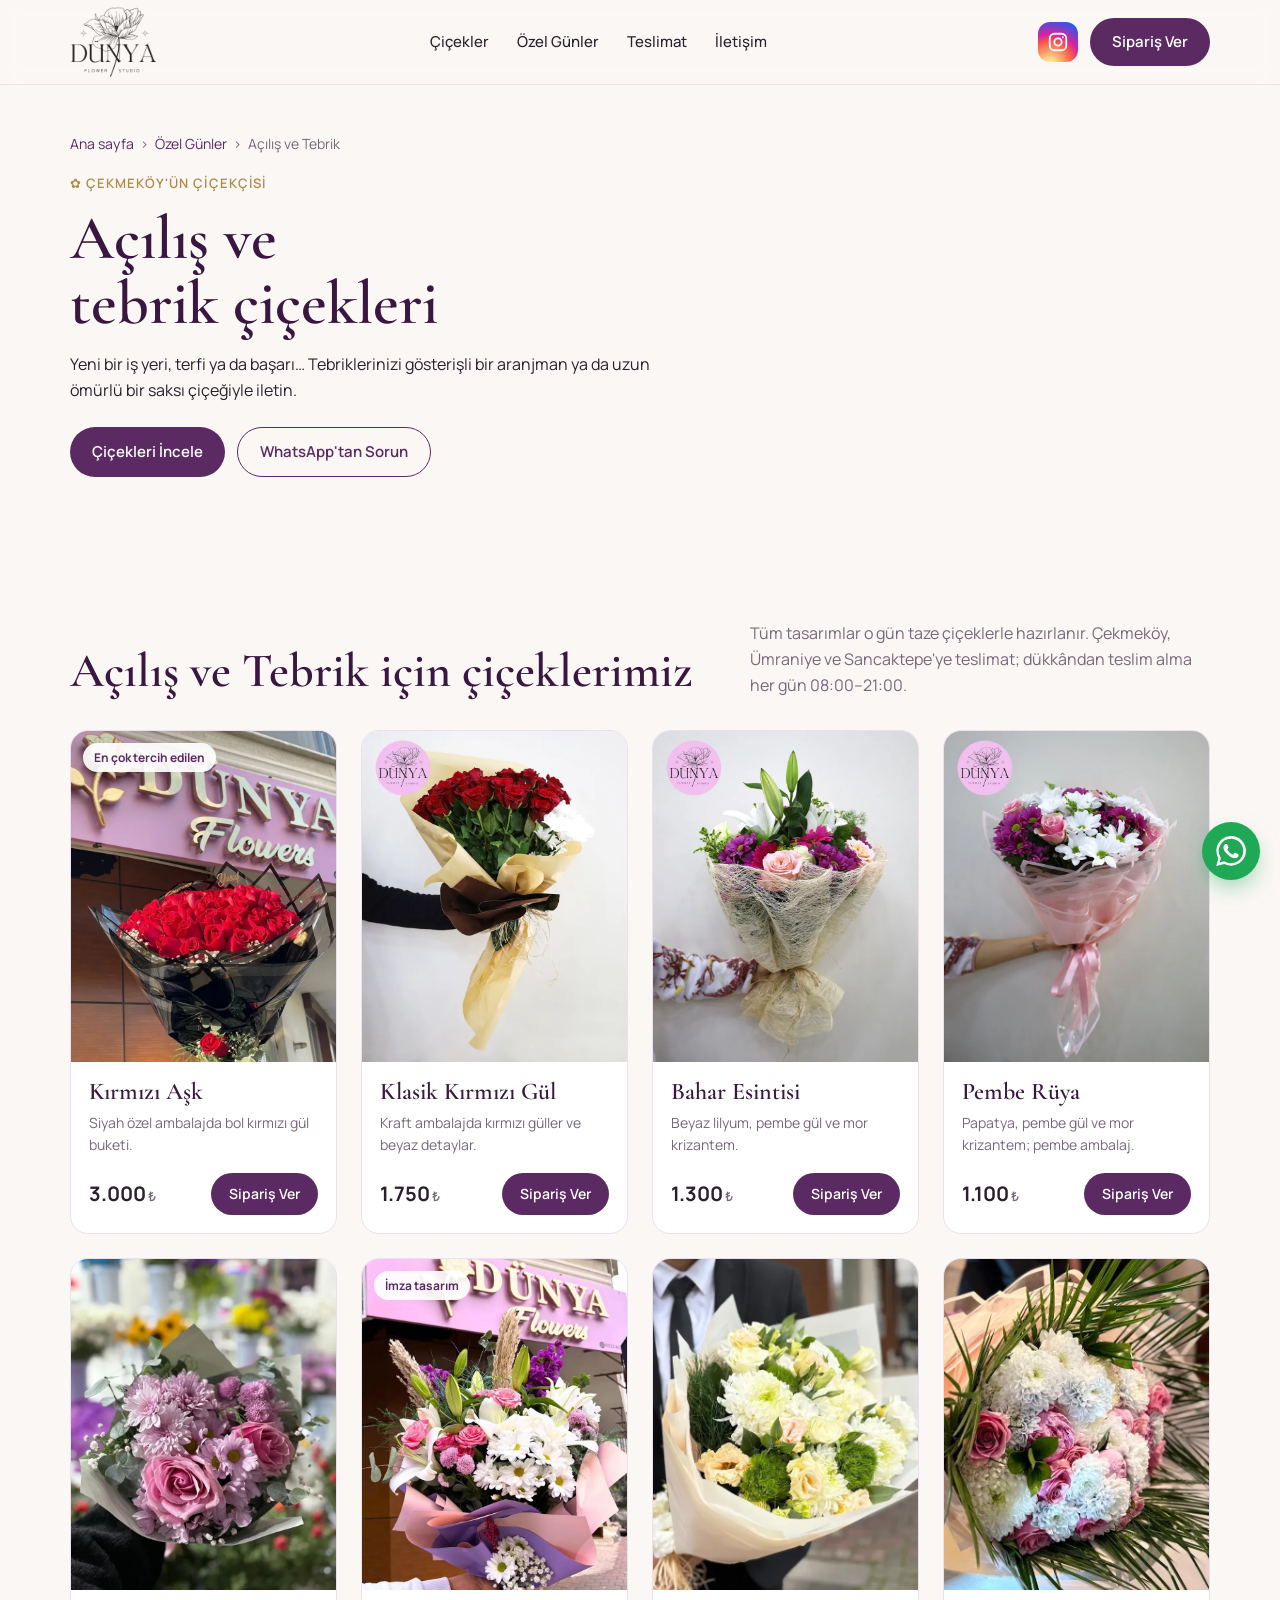
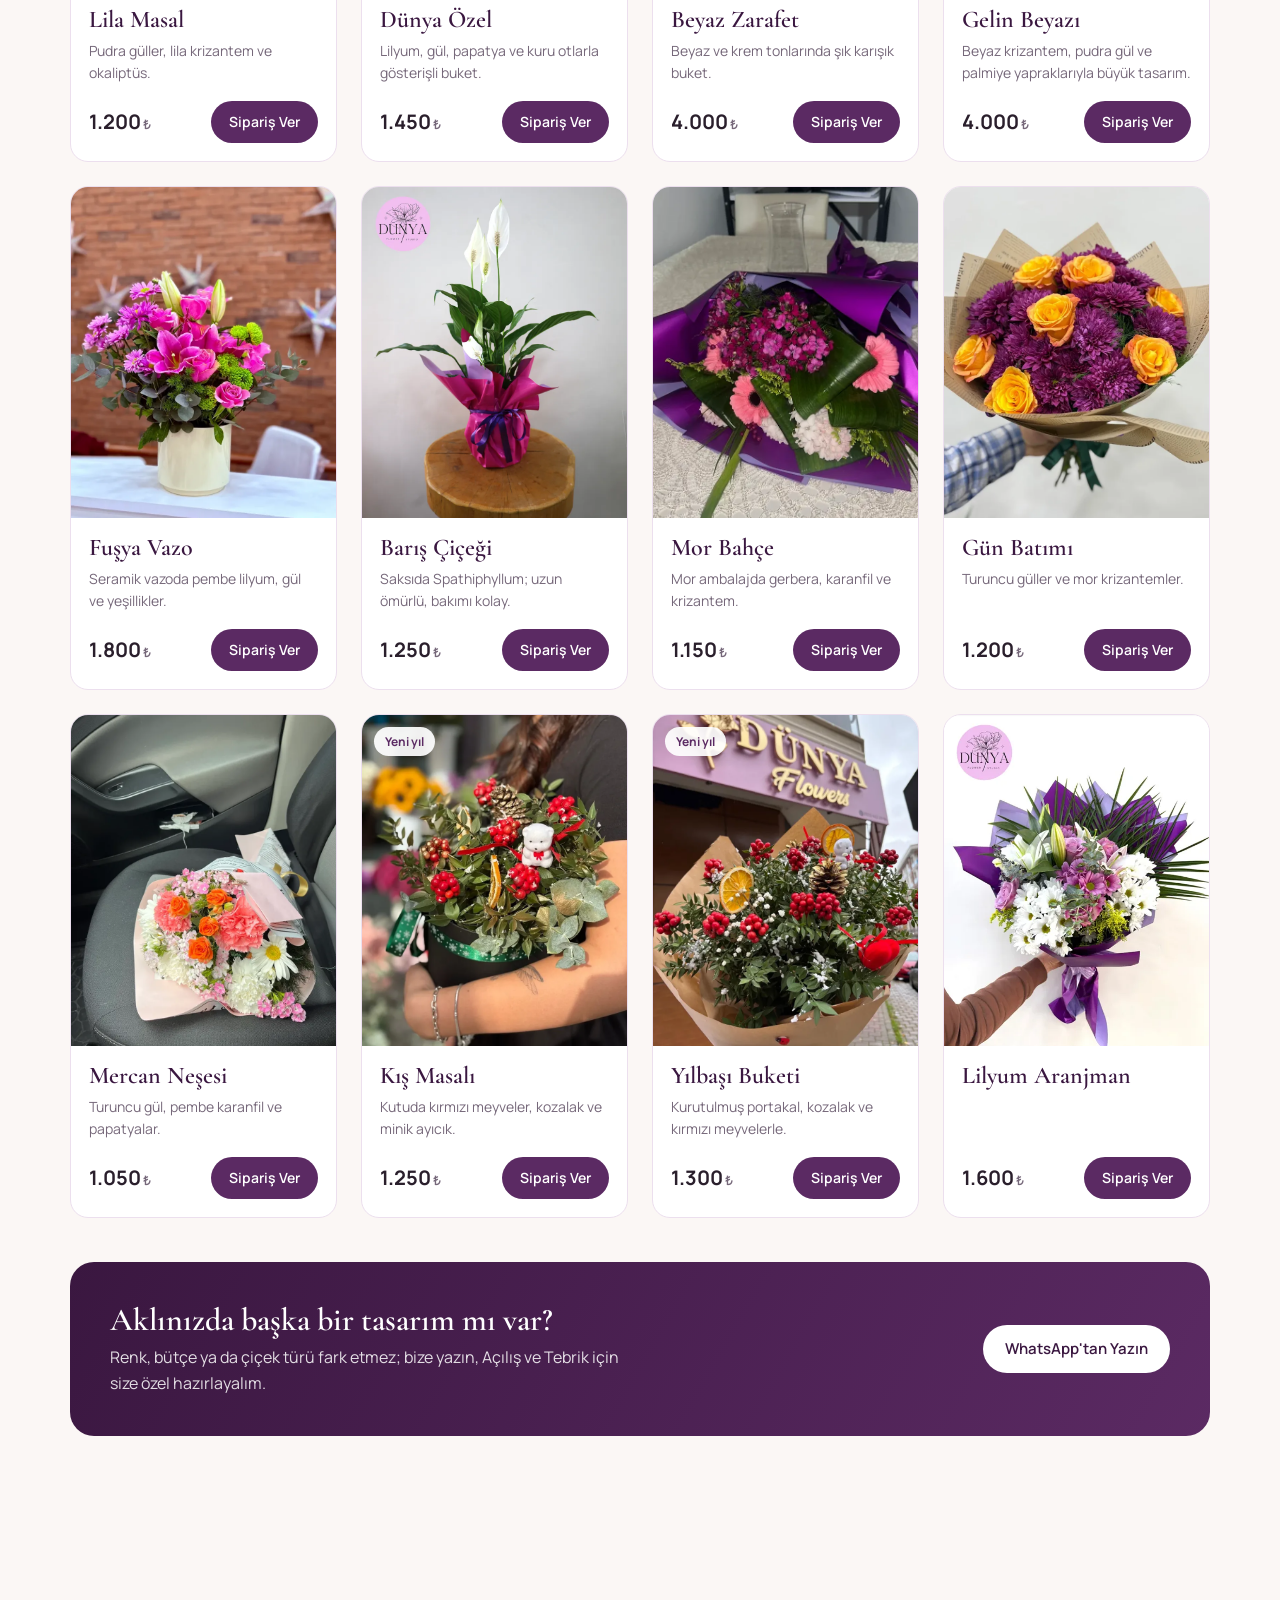
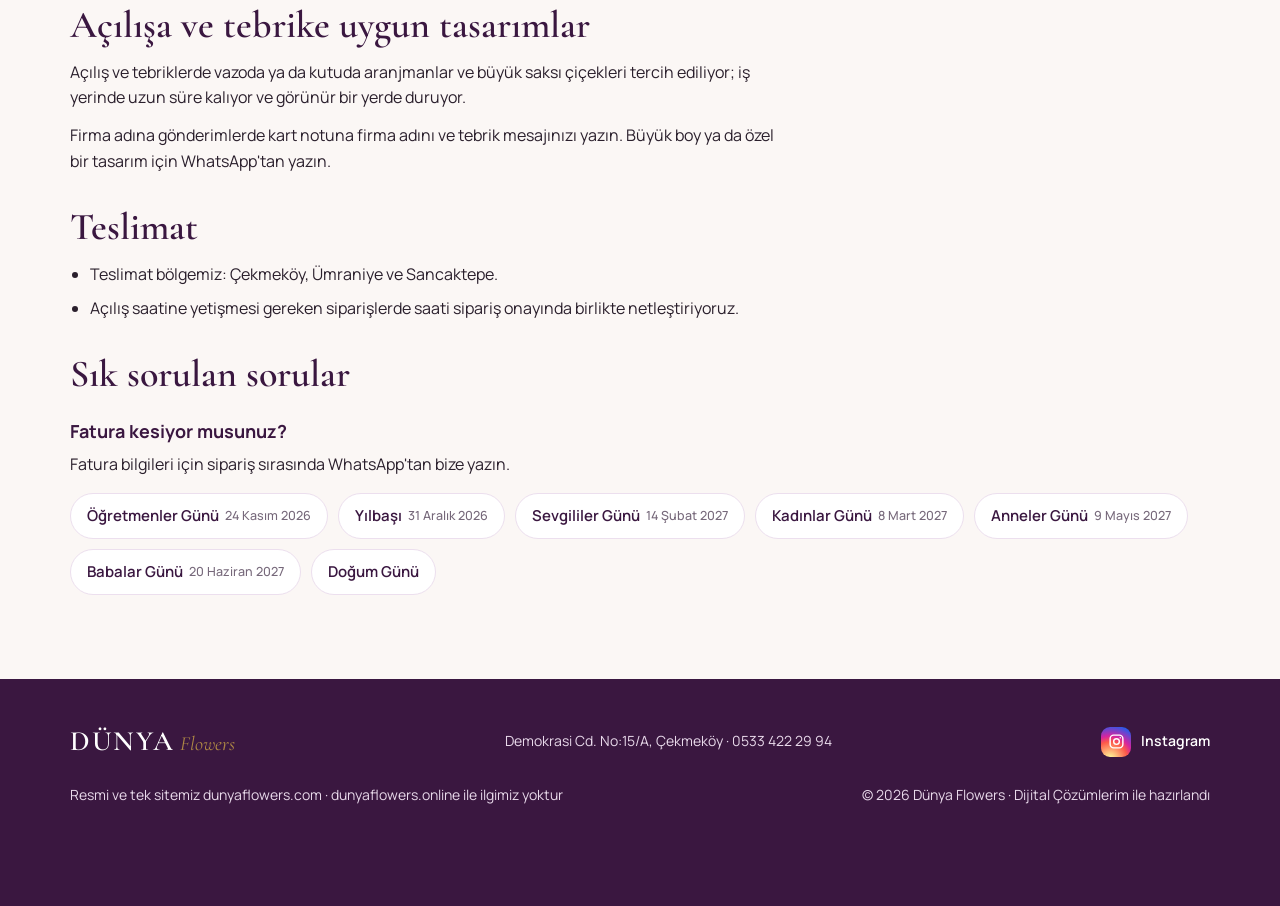
==== acilis-tebrik/index.html @ ddfc260c "Add special occasion landing pages, shared CSS/JS, CMS occasion field Co-Authored-By: Claude Opus 5." ====
<!doctype html>
<html lang="tr">
<head>
<meta charset="utf-8">
<meta name="viewport" content="width=device-width, initial-scale=1">
<link rel="canonical" href="https://www.dunyaflowers.com/acilis-tebrik/">
<title>Açılış ve Tebrik Çiçekleri Çekmeköy | Dünya Flowers</title>
<meta name="description" content="Açılış, yeni iş, terfi ve tebrik için aranjman ve saksı çiçekleri. Çekmeköy, Ümraniye ve Sancaktepe&#x27;ye teslimat. WhatsApp&#x27;tan sipariş.">
<meta name="theme-color" content="#3a1740">
<link rel="icon" type="image/png" href="/images/favicon.png">
<link rel="apple-touch-icon" href="/images/apple-touch-icon.png">
<meta property="og:type" content="website">
<meta property="og:locale" content="tr_TR">
<meta property="og:site_name" content="Dünya Flowers">
<meta property="og:title" content="Açılış ve Tebrik Çiçekleri Çekmeköy">
<meta property="og:description" content="Açılış, yeni iş, terfi ve tebrik için aranjman ve saksı çiçekleri. Çekmeköy, Ümraniye ve Sancaktepe&#x27;ye teslimat. WhatsApp&#x27;tan sipariş.">
<meta property="og:url" content="https://www.dunyaflowers.com/acilis-tebrik/">
<meta property="og:image" content="https://www.dunyaflowers.com/images/og-image.jpg">
<meta name="twitter:card" content="summary_large_image">
<link rel="preconnect" href="https://fonts.googleapis.com">
<link rel="preconnect" href="https://fonts.gstatic.com" crossorigin>
<link href="https://fonts.googleapis.com/css2?family=Cormorant+Garamond:ital,wght@0,500;0,600;1,500&family=Manrope:wght@400;500;600;700&display=swap" rel="stylesheet">
<link rel="stylesheet" href="/assets/site.css">
<script type="application/ld+json">
{
  "@context": "https://schema.org",
  "@type": "BreadcrumbList",
  "itemListElement": [
    {
      "@type": "ListItem",
      "position": 1,
      "name": "Ana sayfa",
      "item": "https://www.dunyaflowers.com/"
    },
    {
      "@type": "ListItem",
      "position": 2,
      "name": "Özel Günler",
      "item": "https://www.dunyaflowers.com/ozel-gunler/"
    },
    {
      "@type": "ListItem",
      "position": 3,
      "name": "Açılış ve Tebrik",
      "item": "https://www.dunyaflowers.com/acilis-tebrik/"
    }
  ]
}
</script>
</head>
<body data-gun="acilis-tebrik" data-gun-adi="Açılış ve Tebrik">

<header>
  <div class="wrap nav">
    <a href="/" class="logo-img"><img src="/images/logo.webp" width="440" height="360" alt="Dünya Flower Studio"></a>
    <ul>
      <li><a href="/#urunler">Çiçekler</a></li>
      <li><a href="/ozel-gunler/">Özel Günler</a></li>
      <li><a href="/#teslimat">Teslimat</a></li>
      <li><a href="/#iletisim">İletişim</a></li>
    </ul>
    <div class="nav-end">
      <a class="ig" target="_blank" rel="noopener" aria-label="Instagram: @dunya.flowers" href="https://www.instagram.com/dunya.flowers/"><svg viewBox="0 0 24 24" fill="none" stroke="currentColor" stroke-width="2"><rect x="3" y="3" width="18" height="18" rx="5"/><circle cx="12" cy="12" r="4"/><circle cx="17.3" cy="6.7" r="1.1" fill="currentColor" stroke="none"/></svg></a>
      <a class="btn btn-primary" href="/#urunler">Sipariş Ver</a>
    </div>
  </div>
</header>

<main>
  <section class="occ-hero">
    <div class="wrap">
      <nav class="crumbs" aria-label="Konum"><a href="/">Ana sayfa</a> › <a href="/ozel-gunler/">Özel Günler</a> › <span aria-current="page">Açılış ve Tebrik</span></nav>
      <span class="eyebrow">✿ Çekmeköy'ün çiçekçisi</span>
      <h1>Açılış ve tebrik çiçekleri</h1>
      <p class="lead">Yeni bir iş yeri, terfi ya da başarı… Tebriklerinizi gösterişli bir aranjman ya da uzun ömürlü bir saksı çiçeğiyle iletin.</p>
      <div class="hero-cta">
        <a class="btn btn-primary" href="#urunler">Çiçekleri İncele</a>
        <a class="btn btn-ghost" target="_blank" rel="noopener" href="https://wa.me/905334222994?text=Merhaba%2C%20A%C3%A7%C4%B1l%C4%B1%C5%9F%20ve%20Tebrik%20i%C3%A7in%20%C3%A7i%C3%A7ek%20sipari%C5%9Fi%20vermek%20istiyorum.">WhatsApp'tan Sorun</a>
      </div>
    </div>
  </section>

  <section class="block" id="urunler">
    <div class="wrap">
      <div class="head">
        <h2>Açılış ve Tebrik için çiçeklerimiz</h2>
        <p>Tüm tasarımlar o gün taze çiçeklerle hazırlanır. Çekmeköy, Ümraniye ve Sancaktepe'ye teslimat; dükkândan teslim alma her gün 08:00–21:00.</p>
      </div>
      <div class="grid" id="grid"></div>
      <div class="custom">
        <div>
          <h3>Aklınızda başka bir tasarım mı var?</h3>
          <p>Renk, bütçe ya da çiçek türü fark etmez; bize yazın, Açılış ve Tebrik için size özel hazırlayalım.</p>
        </div>
        <a class="btn btn-light" target="_blank" rel="noopener" href="https://wa.me/905334222994?text=Merhaba%2C%20A%C3%A7%C4%B1l%C4%B1%C5%9F%20ve%20Tebrik%20i%C3%A7in%20%C3%A7i%C3%A7ek%20sipari%C5%9Fi%20vermek%20istiyorum.">WhatsApp'tan Yazın</a>
      </div>
    </div>
  </section>

  <section class="block" id="bilgi">
    <div class="wrap">
      <div class="prose">
<h2>Açılışa ve tebrike uygun tasarımlar</h2>
<p>Açılış ve tebriklerde vazoda ya da kutuda aranjmanlar ve büyük saksı çiçekleri tercih ediliyor; iş yerinde uzun süre kalıyor ve görünür bir yerde duruyor.</p>
<p>Firma adına gönderimlerde kart notuna firma adını ve tebrik mesajınızı yazın. Büyük boy ya da özel bir tasarım için WhatsApp&#x27;tan yazın.</p>
<h2>Teslimat</h2>
<ul><li>Teslimat bölgemiz: Çekmeköy, Ümraniye ve Sancaktepe.</li><li>Açılış saatine yetişmesi gereken siparişlerde saati sipariş onayında birlikte netleştiriyoruz.</li></ul>
<h2>Sık sorulan sorular</h2>
<h3>Fatura kesiyor musunuz?</h3>
<p>Fatura bilgileri için sipariş sırasında WhatsApp&#x27;tan bize yazın.</p>
      </div>
      <h2 class="sr-only">Diğer özel günler</h2>
      <div class="occ-links"><a href="/ogretmenler-gunu/">Öğretmenler Günü <small>24 Kasım 2026</small></a><a href="/yilbasi/">Yılbaşı <small>31 Aralık 2026</small></a><a href="/sevgililer-gunu/">Sevgililer Günü <small>14 Şubat 2027</small></a><a href="/kadinlar-gunu/">Kadınlar Günü <small>8 Mart 2027</small></a><a href="/anneler-gunu/">Anneler Günü <small>9 Mayıs 2027</small></a><a href="/babalar-gunu/">Babalar Günü <small>20 Haziran 2027</small></a><a href="/dogum-gunu/">Doğum Günü</a></div>
    </div>
  </section>
</main>

<footer>
  <div class="wrap foot">
    <a href="/" class="logo"><b>DÜNYA</b><i>Flowers</i></a>
    <span>Demokrasi Cd. No:15/A, Çekmeköy · 0533 422 29 94</span>
    <a class="ig-link" target="_blank" rel="noopener" href="https://www.instagram.com/dunya.flowers/"><span class="ig"><svg viewBox="0 0 24 24" fill="none" stroke="currentColor" stroke-width="2"><rect x="3" y="3" width="18" height="18" rx="5"/><circle cx="12" cy="12" r="4"/><circle cx="17.3" cy="6.7" r="1.1" fill="currentColor" stroke="none"/></svg></span>Instagram</a>
    <span>Resmi ve tek sitemiz dunyaflowers.com · dunyaflowers.online ile ilgimiz yoktur</span>
    <span>© <span id="yr"></span> Dünya Flowers · <a href="https://omerkartli.github.io/dijital-cozumlerim/">Dijital Çözümlerim ile hazırlandı</a></span>
  </div>
</footer>

<a class="fab" id="fab" target="_blank" rel="noopener" aria-label="WhatsApp" href="https://wa.me/905334222994">
  <svg viewBox="0 0 24 24" fill="currentColor"><path d="M17.5 14.4c-.3-.1-1.8-.9-2-1-.3-.1-.5-.1-.7.1-.2.3-.8 1-.9 1.2-.2.2-.3.2-.6.1-.3-.1-1.3-.5-2.4-1.5-.9-.8-1.5-1.8-1.7-2.1-.2-.3 0-.5.1-.6l.4-.5c.2-.2.2-.3.3-.5.1-.2 0-.4 0-.5l-.9-2.2c-.2-.6-.5-.5-.7-.5h-.6c-.2 0-.5.1-.8.4-.3.3-1 1-1 2.5s1.1 2.9 1.2 3.1c.1.2 2.1 3.2 5.1 4.5.7.3 1.3.5 1.7.6.7.2 1.4.2 1.9.1.6-.1 1.8-.7 2-1.4.2-.7.2-1.3.2-1.4-.1-.1-.3-.2-.6-.3zM12 21.8c-1.8 0-3.5-.5-5-1.4l-.4-.2-3.7 1 1-3.6-.2-.4A9.8 9.8 0 0 1 12 2.2a9.8 9.8 0 0 1 9.8 9.8c0 5.4-4.4 9.8-9.8 9.8zM20.5 3.5A11.8 11.8 0 0 0 1.9 17.7L.2 24l6.4-1.7A11.8 11.8 0 0 0 24 12c0-3.2-1.2-6.2-3.5-8.5z"/></svg>
</a>

<div class="mbar">
  <a class="btn btn-ghost" href="tel:+905334222994">Hemen Ara</a>
  <a class="btn btn-wa" target="_blank" rel="noopener" href="https://wa.me/905334222994">WhatsApp</a>
</div>

<!-- Order modal -->
<div class="overlay" id="overlay" aria-hidden="true">
  <div class="modal" role="dialog" aria-modal="true" aria-labelledby="mTitle">
    <div class="m-img">
      <img id="mImg" src="/images/4.webp" alt="">
      <div class="cap"><b id="mName"></b><span id="mPrice"></span></div>
    </div>
    <form class="m-form" id="orderForm" novalidate>
      <button type="button" class="close" id="closeBtn" aria-label="Kapat">×</button>
      <h3 id="mTitle">Sipariş Ver</h3>
      <p class="sub">Formu doldurun, siparişiniz WhatsApp üzerinden bize iletilsin.</p>

      <div class="seg">
        <label><input type="radio" name="method" value="pickup" checked><span>Gelip Alacağım<small>Dükkândan teslim</small></span></label>
        <label><input type="radio" name="method" value="delivery"><span>Adrese Gönderin<small>Biz iletelim</small></span></label>
      </div>

      <div class="fields">
        <div class="f"><label for="fName">Adınız Soyadınız</label><input id="fName" required autocomplete="name"></div>
        <div class="f"><label for="fPhone">Telefonunuz</label><input id="fPhone" type="tel" required autocomplete="tel" placeholder="05xx xxx xx xx"></div>
        <div class="f"><label for="fDate" id="lDate">Teslim alma tarihi</label><input id="fDate" type="date" required></div>
        <div class="f"><label for="fTime">Saat aralığı</label>
          <select id="fTime">
            <option>10:00 – 12:00</option>
            <option>12:00 – 14:00</option>
            <option>14:00 – 16:00</option>
            <option>16:00 – 18:00</option>
            <option>18:00 – 21:00</option>
          </select>
        </div>

        <div class="deliv-only" id="delivFields" hidden>
          <div class="sec-title">Alıcı bilgileri</div>
          <div class="f"><label for="fRName">Alıcının adı</label><input id="fRName"></div>
          <div class="f"><label for="fRPhone">Alıcının telefonu</label><input id="fRPhone" type="tel"></div>
          <div class="f full"><label for="fAddr">Teslimat adresi</label><textarea id="fAddr" placeholder="Mahalle, cadde/sokak, bina no, daire, ilçe"></textarea></div>
        </div>

        <div class="f full"><label for="fNote">Kart notu <span style="font-weight:400;color:var(--muted)">(isteğe bağlı)</span></label><textarea id="fNote" placeholder="Örn: İyi ki doğdun! ♥"></textarea></div>
      </div>

      <div class="summary"><span id="sumLabel">Ürün tutarı</span><b id="sumPrice"></b></div>
      <button class="btn btn-wa" type="submit">
        <svg viewBox="0 0 24 24" fill="currentColor"><path d="M17.5 14.4c-.3-.1-1.8-.9-2-1-.3-.1-.5-.1-.7.1-.2.3-.8 1-.9 1.2-.2.2-.3.2-.6.1-.3-.1-1.3-.5-2.4-1.5-.9-.8-1.5-1.8-1.7-2.1-.2-.3 0-.5.1-.6l.4-.5c.2-.2.2-.3.3-.5.1-.2 0-.4 0-.5l-.9-2.2c-.2-.6-.5-.5-.7-.5h-.6c-.2 0-.5.1-.8.4-.3.3-1 1-1 2.5s1.1 2.9 1.2 3.1c.1.2 2.1 3.2 5.1 4.5.7.3 1.3.5 1.7.6.7.2 1.4.2 1.9.1.6-.1 1.8-.7 2-1.4.2-.7.2-1.3.2-1.4-.1-.1-.3-.2-.6-.3zM12 21.8c-1.8 0-3.5-.5-5-1.4l-.4-.2-3.7 1 1-3.6-.2-.4A9.8 9.8 0 0 1 12 2.2a9.8 9.8 0 0 1 9.8 9.8c0 5.4-4.4 9.8-9.8 9.8zM20.5 3.5A11.8 11.8 0 0 0 1.9 17.7L.2 24l6.4-1.7A11.8 11.8 0 0 0 24 12c0-3.2-1.2-6.2-3.5-8.5z"/></svg>
        Siparişi WhatsApp'tan Gönder
      </button>
      <p class="note" id="note">Siparişiniz onaylandığında hazırlamaya başlıyoruz.</p>
    </form>
  </div>
</div>

<script src="/assets/site.js"></script>
</body>
</html>
---- assets/site.css ----
:root{
  --bg:#fbf7f5;
  --surface:#ffffff;
  --lilac:#e9d3ec;
  --lilac-soft:#f5eaf6;
  --plum:#5b2a63;
  --plum-deep:#3a1740;
  --gold:#b08a45;
  --ink:#2a1f2c;
  --muted:#76687a;
  --line:#ecdfee;
  --wa:#1fa855;
  --radius:18px;
  --shadow:0 10px 30px -12px rgba(58,23,64,.25);
}
*{box-sizing:border-box;margin:0;padding:0}
html{scroll-behavior:smooth}
body{font-family:Manrope,system-ui,sans-serif;background:var(--bg);color:var(--ink);line-height:1.6;-webkit-font-smoothing:antialiased}
img{display:block;max-width:100%}
a{color:inherit;text-decoration:none}
button{font:inherit;cursor:pointer}
.wrap{max-width:1180px;margin:0 auto;padding:0 20px}
.serif{font-family:"Cormorant Garamond",Georgia,serif}

/* Header */
header{position:sticky;top:0;z-index:40;background:rgba(251,247,245,.88);backdrop-filter:blur(10px);border-bottom:1px solid var(--line)}
.nav{display:flex;align-items:center;justify-content:space-between;height:84px;gap:16px}
.logo-img{display:block;line-height:0}
.logo-img img{height:72px;width:auto}
@media (max-width:600px){ .nav{height:72px} .logo-img img{height:60px} }
.logo{display:flex;align-items:baseline;gap:6px;color:var(--plum-deep)}
.logo b{font-family:"Cormorant Garamond",serif;font-size:28px;font-weight:600;letter-spacing:.06em}
.logo i{font-family:"Cormorant Garamond",serif;font-size:20px;color:var(--gold)}
.nav ul{display:flex;gap:28px;list-style:none;font-size:15px;font-weight:500}
.nav ul a:hover{color:var(--plum)}
.nav-end{display:flex;align-items:center;gap:12px}
.ig{flex:none;display:grid;place-items:center;width:40px;height:40px;border-radius:12px;color:#fff;background:radial-gradient(circle at 30% 107%,#fdf497 0%,#fdf497 5%,#fd5949 45%,#d6249f 60%,#285aeb 90%);transition:transform .15s}
.ig:hover{transform:scale(1.08)}
.ig svg{width:22px;height:22px}
.ig-link{display:inline-flex;align-items:center;gap:10px;color:#fff;font-weight:600}
.ig-link:hover{text-decoration:underline}
.ig-link .ig{width:30px;height:30px;border-radius:9px}
.ig-link .ig svg{width:17px;height:17px}
.btn{display:inline-flex;align-items:center;justify-content:center;gap:8px;border:0;border-radius:999px;padding:12px 22px;font-weight:600;font-size:15px;transition:transform .15s,background .15s,box-shadow .15s}
.btn:active{transform:scale(.97)}
.btn-primary{background:var(--plum);color:#fff}
.btn-primary:hover{background:var(--plum-deep)}
.btn-ghost{background:transparent;color:var(--plum);border:1.5px solid var(--plum)}
.btn-ghost:hover{background:var(--lilac-soft)}
.btn-wa{background:var(--wa);color:#fff}
.btn svg{width:18px;height:18px}

/* Hero */
.hero{padding:56px 0 72px;background:radial-gradient(ellipse at 85% 10%,var(--lilac) 0,transparent 55%),radial-gradient(ellipse at 0% 100%,var(--lilac-soft) 0,transparent 50%)}
.hero-grid{display:grid;grid-template-columns:1.05fr .95fr;gap:56px;align-items:center}
.eyebrow{display:inline-flex;align-items:center;gap:8px;font-size:13px;font-weight:600;letter-spacing:.08em;text-transform:uppercase;color:var(--gold)}
.hero h1 .eyebrow{display:flex;font-family:Manrope,system-ui,sans-serif;line-height:1.6;margin-bottom:14px}
.sr-only{position:absolute;width:1px;height:1px;padding:0;margin:-1px;overflow:hidden;clip:rect(0,0,0,0);white-space:nowrap;border:0}
.hero h1{font-family:"Cormorant Garamond",serif;font-weight:600;font-size:clamp(42px,6vw,72px);line-height:1.02;color:var(--plum-deep);margin:0 0 18px}
.hero h1 em{color:var(--plum);font-style:italic}
.hero p.lead{font-size:18px;color:var(--muted);max-width:480px}
.hero-cta{display:flex;flex-wrap:wrap;gap:12px;margin:30px 0 28px}
.rating{display:flex;align-items:center;gap:10px;font-size:14px;color:var(--muted)}
.stars{color:#f4b400;letter-spacing:2px;font-size:16px}
.rating strong{color:var(--ink)}
.hero-media{position:relative;display:grid;grid-template-columns:1fr 1fr;gap:14px}
.hero-media img{border-radius:var(--radius);object-fit:cover;width:100%;box-shadow:var(--shadow)}
.hero-media .tall{grid-row:span 2;height:100%;aspect-ratio:auto}
.hero-media .sq{aspect-ratio:1/1.05}
.badge-price{position:absolute;left:-18px;bottom:28px;background:#fff;border-radius:16px;padding:14px 18px;box-shadow:var(--shadow);font-size:13px;color:var(--muted)}
.badge-price b{display:block;font-family:"Cormorant Garamond",serif;font-size:28px;color:var(--plum-deep);line-height:1.1}

/* Steps */
.steps{padding:64px 0;background:var(--surface);border-block:1px solid var(--line)}
.steps-grid{display:grid;grid-template-columns:repeat(3,1fr);gap:28px}
.step{display:flex;gap:16px;align-items:flex-start}
.step .num{flex:none;width:48px;height:48px;border-radius:50%;background:var(--lilac-soft);color:var(--plum);display:grid;place-items:center;font-family:"Cormorant Garamond",serif;font-size:24px;font-weight:600}
.step h3{font-size:17px;margin-bottom:4px}
.step p{font-size:14.5px;color:var(--muted)}

/* Products */
section.block{padding:84px 0}
.head{display:flex;justify-content:space-between;align-items:flex-end;gap:20px;flex-wrap:wrap;margin-bottom:32px}
.head h2{font-family:"Cormorant Garamond",serif;font-weight:600;font-size:clamp(34px,4.5vw,48px);line-height:1.1;color:var(--plum-deep)}
.head p{color:var(--muted);max-width:460px}
.filters{display:flex;gap:8px;flex-wrap:wrap;margin-bottom:28px}
.chip{border:1.5px solid var(--line);background:var(--surface);color:var(--ink);border-radius:999px;padding:8px 16px;font-size:14px;font-weight:500}
.chip:hover{border-color:var(--lilac)}
.chip.on{background:var(--plum);border-color:var(--plum);color:#fff}
.grid{display:grid;grid-template-columns:repeat(auto-fill,minmax(250px,1fr));gap:24px}
.card{background:var(--surface);border-radius:var(--radius);overflow:hidden;border:1px solid var(--line);display:flex;flex-direction:column;transition:transform .2s,box-shadow .2s}
.card:hover{transform:translateY(-4px);box-shadow:var(--shadow)}
.card .ph{position:relative;aspect-ratio:4/5;overflow:hidden;background:var(--lilac-soft)}
.card .ph img{width:100%;height:100%;object-fit:cover;transition:transform .5s}
.card:hover .ph img{transform:scale(1.04)}
.tag{position:absolute;top:12px;left:12px;background:rgba(255,255,255,.92);color:var(--plum);font-size:12px;font-weight:700;padding:5px 11px;border-radius:999px}
.card .body{padding:16px 18px 18px;display:flex;flex-direction:column;gap:6px;flex:1}
.card h3{font-family:"Cormorant Garamond",serif;font-size:24px;font-weight:600;line-height:1.15;color:var(--plum-deep)}
.card .desc{font-size:14px;color:var(--muted);flex:1}
.card .row{display:flex;align-items:center;justify-content:space-between;margin-top:10px;gap:10px}
.price{font-size:20px;font-weight:700;color:var(--ink)}
.price small{font-size:13px;font-weight:600;color:var(--muted);margin-left:2px}
.card .btn{padding:10px 18px;font-size:14px}

/* Custom order banner */
.custom{margin-top:44px;border-radius:24px;background:linear-gradient(120deg,var(--plum-deep),var(--plum));color:#fff;padding:40px;display:flex;align-items:center;justify-content:space-between;gap:24px;flex-wrap:wrap}
.custom h3{font-family:"Cormorant Garamond",serif;font-size:32px;font-weight:600;line-height:1.15}
.custom p{opacity:.85;max-width:520px;margin-top:6px}
.custom .btn-light{background:#fff;color:var(--plum-deep)}

/* Delivery */
.delivery{background:var(--surface);border-block:1px solid var(--line)}
.opt-grid{display:grid;grid-template-columns:1fr 1fr;gap:24px}
.opt{border:1px solid var(--line);border-radius:var(--radius);padding:30px;background:var(--bg)}
.opt .ic{width:52px;height:52px;border-radius:14px;background:var(--lilac);display:grid;place-items:center;color:var(--plum-deep);margin-bottom:16px}
.opt .ic svg{width:26px;height:26px}
.opt h3{font-family:"Cormorant Garamond",serif;font-size:28px;font-weight:600;color:var(--plum-deep);margin-bottom:8px}
.opt ul{list-style:none;display:grid;gap:8px;margin-top:14px;font-size:15px}
.opt li{display:flex;gap:10px;align-items:flex-start}
.opt li::before{content:"✿";color:var(--gold);flex:none}

/* Contact */
.contact-grid{display:grid;grid-template-columns:1fr 1.2fr;gap:32px;align-items:stretch}
.info{display:grid;gap:18px;align-content:start}
.info-item{display:flex;gap:14px;align-items:flex-start;padding:18px;border-radius:16px;background:var(--surface);border:1px solid var(--line)}
.info-item svg{flex:none;width:22px;height:22px;color:var(--plum);margin-top:2px}
.info-item b{display:block;font-size:13px;text-transform:uppercase;letter-spacing:.06em;color:var(--gold);margin-bottom:2px}
.map{border-radius:var(--radius);overflow:hidden;border:1px solid var(--line);min-height:360px}
.map iframe{width:100%;height:100%;min-height:360px;border:0}

footer{background:var(--plum-deep);color:#e8d9ea;padding:40px 0 100px;font-size:14px}
.notice{margin-top:4px;padding:14px 16px;border-radius:14px;background:#fff4e5;border:1px solid #f0c98a;color:#6b4a12;font-size:14px;line-height:1.5}
.notice b{color:#5a3a00}
.foot{display:flex;justify-content:space-between;gap:20px;flex-wrap:wrap;align-items:center}
footer .logo b,footer .logo{color:#fff}

/* Floating WhatsApp */
.fab{position:fixed;right:20px;bottom:20px;z-index:50;width:58px;height:58px;border-radius:50%;background:var(--wa);color:#fff;display:grid;place-items:center;box-shadow:0 10px 24px -6px rgba(31,168,85,.55)}
.fab svg{width:30px;height:30px}

/* Mobile bar */
.mbar{display:none}

/* Modal */
.overlay{position:fixed;inset:0;z-index:100;background:rgba(42,31,44,.55);display:none;align-items:center;justify-content:center;padding:20px}
.overlay.open{display:flex}
.modal{background:var(--surface);border-radius:24px;width:100%;max-width:820px;max-height:calc(100vh - 40px);overflow:auto;display:grid;grid-template-columns:300px 1fr}
.modal .m-img{position:relative;background:var(--lilac-soft)}
.modal .m-img img{width:100%;height:100%;object-fit:cover;min-height:100%}
.modal .m-img .cap{position:absolute;left:0;right:0;bottom:0;padding:18px;background:linear-gradient(transparent,rgba(42,31,44,.8));color:#fff}
.modal .m-img .cap b{font-family:"Cormorant Garamond",serif;font-size:26px;display:block;line-height:1.1}
.m-form{padding:28px;position:relative}
.close{position:absolute;top:14px;right:14px;width:38px;height:38px;border-radius:50%;border:0;background:var(--lilac-soft);color:var(--plum-deep);font-size:22px;line-height:1}
.m-form h3{font-family:"Cormorant Garamond",serif;font-size:30px;color:var(--plum-deep);font-weight:600;margin-bottom:4px}
.m-form .sub{color:var(--muted);font-size:14px;margin-bottom:18px}
.seg{display:grid;grid-template-columns:1fr 1fr;gap:10px;margin-bottom:16px}
.seg label{border:1.5px solid var(--line);border-radius:14px;padding:12px 14px;cursor:pointer;display:flex;gap:10px;align-items:center;font-weight:600;font-size:14.5px}
.seg label small{display:block;font-weight:500;color:var(--muted);font-size:12.5px}
.seg input{accent-color:var(--plum)}
.seg label:has(input:checked){border-color:var(--plum);background:var(--lilac-soft)}
.fields{display:grid;grid-template-columns:1fr 1fr;gap:12px}
.fields .full{grid-column:1/-1}
.f label{display:block;font-size:13px;font-weight:600;margin-bottom:5px}
.f input,.f select,.f textarea{width:100%;border:1.5px solid var(--line);border-radius:12px;padding:11px 12px;font:inherit;font-size:15px;background:#fff;color:var(--ink)}
.f input:focus,.f select:focus,.f textarea:focus{outline:none;border-color:var(--plum)}
.f textarea{resize:vertical;min-height:70px}
.deliv-only{display:contents}
.deliv-only[hidden]{display:none}
.sec-title{grid-column:1/-1;font-size:12px;font-weight:700;letter-spacing:.08em;text-transform:uppercase;color:var(--gold);margin-top:6px}
.summary{display:flex;justify-content:space-between;align-items:center;margin:18px 0 14px;padding-top:16px;border-top:1px dashed var(--line);font-size:14px;color:var(--muted)}
.summary b{font-size:22px;color:var(--ink)}
.note{font-size:12.5px;color:var(--muted);margin-top:10px;text-align:center}
.m-form .btn{width:100%}

@media (max-width:900px){
  .hero-grid{grid-template-columns:1fr;gap:40px}
  .badge-price{left:12px}
  .steps-grid{grid-template-columns:1fr;gap:20px}
  .opt-grid,.contact-grid{grid-template-columns:1fr}
  .nav ul{display:none}
  .modal{grid-template-columns:1fr}
  .modal .m-img{height:200px}
}
@media (max-width:600px){
  .wrap{padding:0 16px}
  .hero{padding:32px 0 48px}
  section.block{padding:56px 0}
  .grid{grid-template-columns:1fr 1fr;gap:12px}
  .card .body{padding:12px}
  .card h3{font-size:19px}
  .card .desc{display:none}
  .card .row{flex-direction:column;align-items:stretch;gap:8px}
  .price{font-size:17px}
  .custom{padding:28px 22px}
  .fields{grid-template-columns:1fr}
  .m-form{padding:22px 18px}
  .fab{display:none}
  .nav .btn{display:none}
  .mbar{display:grid;grid-template-columns:1fr 1fr;gap:10px;position:fixed;left:0;right:0;bottom:0;z-index:50;padding:10px 16px;background:rgba(255,255,255,.96);border-top:1px solid var(--line)}
  .mbar .btn{padding:12px}
  .overlay{padding:0;align-items:flex-end}
  .modal{border-radius:24px 24px 0 0;max-height:94vh}
}

/* Özel gün sayfaları */
.crumbs{font-size:14px;color:var(--muted);display:flex;flex-wrap:wrap;gap:6px}
.crumbs a{color:var(--plum)}
.occ-hero{padding:48px 0 32px}
.occ-hero .eyebrow{margin-top:18px}
.occ-hero h1{font-family:"Cormorant Garamond",serif;font-weight:600;font-size:clamp(38px,5.5vw,62px);line-height:1.05;color:var(--plum-deep);margin:10px 0 16px;max-width:18ch;text-wrap:balance}
.occ-hero .lead{max-width:62ch}
.occ-hero .hero-cta{margin-top:24px}
.prose{max-width:720px}
.prose h2{font-family:"Cormorant Garamond",serif;font-weight:600;font-size:clamp(28px,4vw,38px);line-height:1.15;color:var(--plum-deep);margin:32px 0 12px}
.prose h2:first-child{margin-top:0}
.prose h3{font-size:18px;color:var(--plum-deep);margin:20px 0 6px}
.prose p,.prose li{color:var(--ink)}
.prose p+p{margin-top:12px}
.prose ul{padding-left:20px;display:grid;gap:8px}
.occ-links{display:flex;flex-wrap:wrap;gap:10px;margin-top:16px}
.occ-links a{display:inline-flex;align-items:center;gap:6px;padding:10px 16px;border-radius:999px;border:1px solid var(--line);background:var(--surface);color:var(--plum-deep);font-weight:600;font-size:15px}
.occ-links a:hover{border-color:var(--plum)}
.occ-links small{font-weight:500;color:var(--muted)}
.occ-grid{display:grid;grid-template-columns:repeat(auto-fill,minmax(240px,1fr));gap:16px;margin-top:20px}
.occ-card{display:block;padding:22px;border-radius:var(--radius);background:var(--surface);border:1px solid var(--line);color:var(--ink)}
.occ-card:hover{border-color:var(--plum)}
.occ-card b{display:block;font-family:"Cormorant Garamond",serif;font-size:26px;color:var(--plum-deep);line-height:1.15}
.occ-card span{display:block;font-size:13px;font-weight:600;letter-spacing:.06em;text-transform:uppercase;color:var(--gold);margin-bottom:6px}
.occ-card p{font-size:15px;color:var(--muted);margin-top:6px}
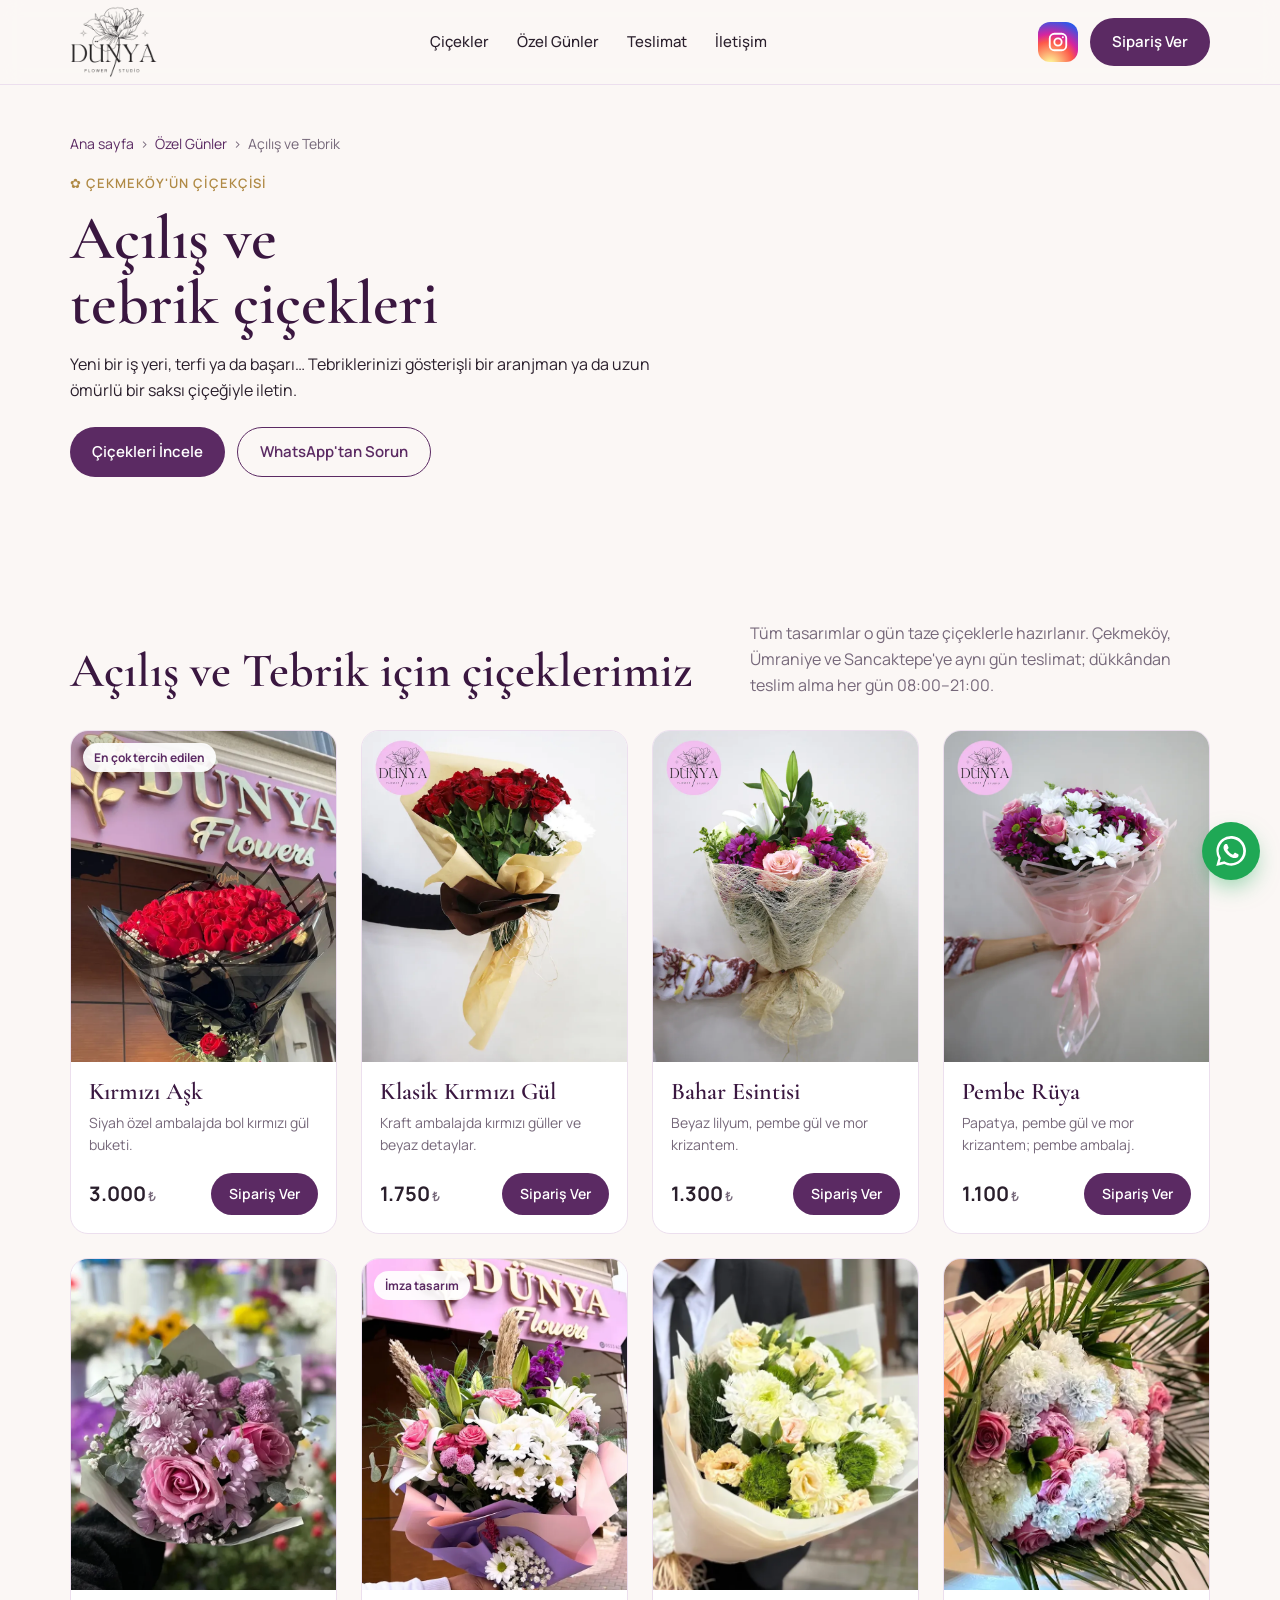
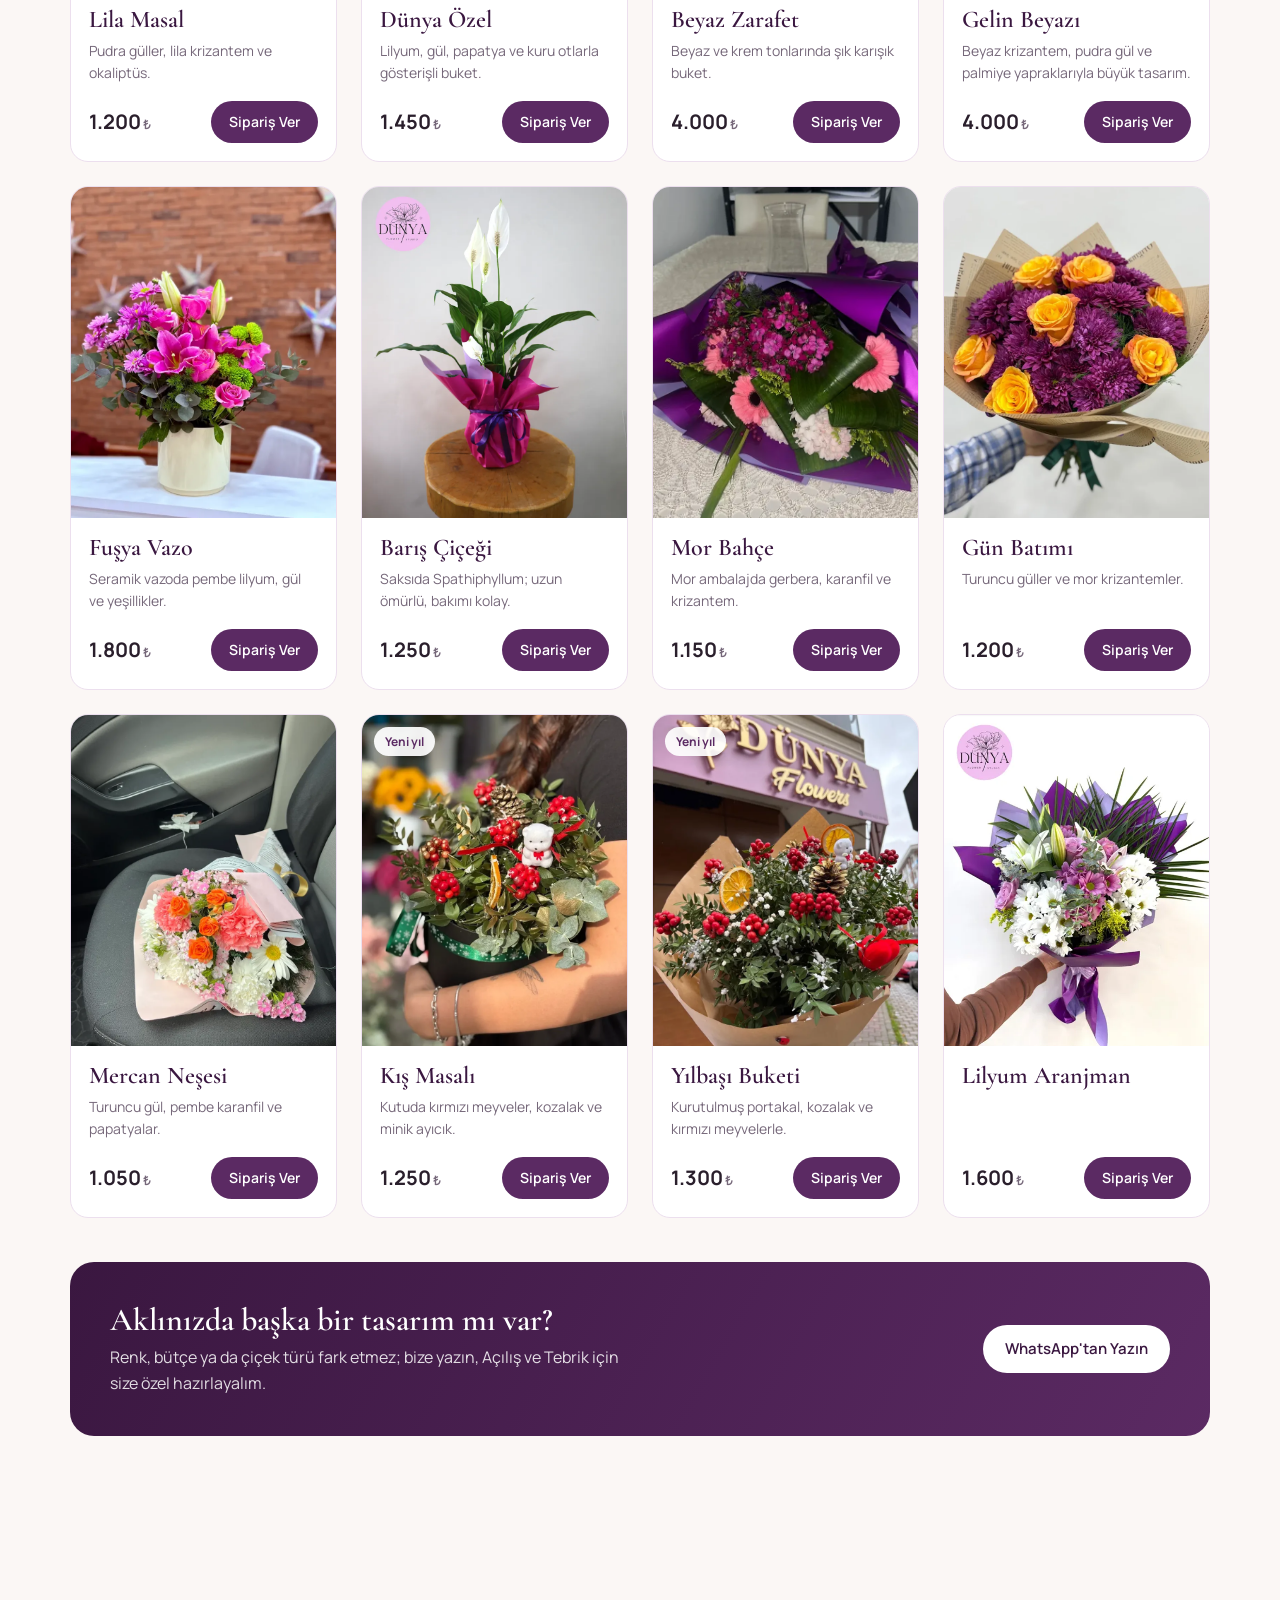
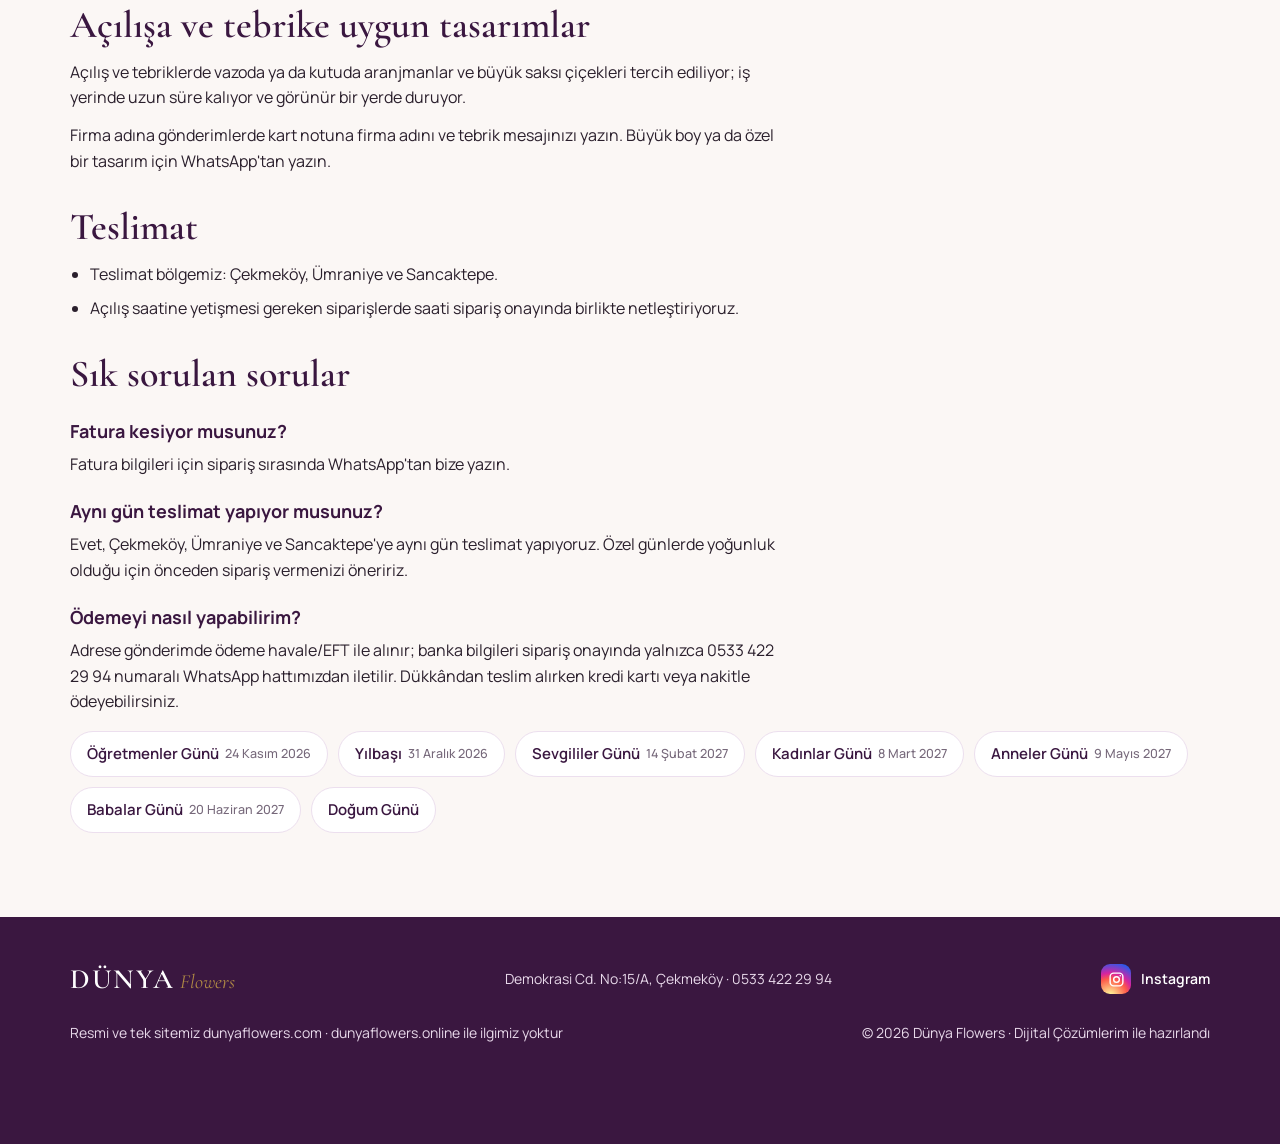
==== commit 7b0b2472: "SEO: prerender products with Product schema, descriptive image names, image sitemap, same-day delive" ====
--- a/acilis-tebrik/index.html
+++ b/acilis-tebrik/index.html
@@ -84,9 +84,234 @@
     <div class="wrap">
       <div class="head">
         <h2>Açılış ve Tebrik için çiçeklerimiz</h2>
-        <p>Tüm tasarımlar o gün taze çiçeklerle hazırlanır. Çekmeköy, Ümraniye ve Sancaktepe'ye teslimat; dükkândan teslim alma her gün 08:00–21:00.</p>
-      </div>
-      <div class="grid" id="grid"></div>
+        <p>Tüm tasarımlar o gün taze çiçeklerle hazırlanır. Çekmeköy, Ümraniye ve Sancaktepe'ye aynı gün teslimat; dükkândan teslim alma her gün 08:00–21:00.</p>
+      </div>
+      <div class="grid" id="grid">
+      <article class="card">
+        <div class="ph">
+          <img loading="lazy" decoding="async" src="/images/kirmizi-ask-gul-buketi.webp" alt="Kırmızı Aşk çiçek buketi">
+          <span class="tag">En çok tercih edilen</span>
+        </div>
+        <div class="body">
+          <h3>Kırmızı Aşk</h3>
+          <p class="desc">Siyah özel ambalajda bol kırmızı gül buketi.</p>
+          <div class="row">
+            <span class="price">3.000<small>₺</small></span>
+            <button class="btn btn-primary" data-order="0">Sipariş Ver</button>
+          </div>
+        </div>
+      </article>
+      <article class="card">
+        <div class="ph">
+          <img loading="lazy" decoding="async" src="/images/klasik-kirmizi-gul-buketi.webp" alt="Klasik Kırmızı Gül çiçek buketi">
+          
+        </div>
+        <div class="body">
+          <h3>Klasik Kırmızı Gül</h3>
+          <p class="desc">Kraft ambalajda kırmızı güller ve beyaz detaylar.</p>
+          <div class="row">
+            <span class="price">1.750<small>₺</small></span>
+            <button class="btn btn-primary" data-order="1">Sipariş Ver</button>
+          </div>
+        </div>
+      </article>
+      <article class="card">
+        <div class="ph">
+          <img loading="lazy" decoding="async" src="/images/bahar-esintisi-buket.webp" alt="Bahar Esintisi çiçek buketi">
+          
+        </div>
+        <div class="body">
+          <h3>Bahar Esintisi</h3>
+          <p class="desc">Beyaz lilyum, pembe gül ve mor krizantem.</p>
+          <div class="row">
+            <span class="price">1.300<small>₺</small></span>
+            <button class="btn btn-primary" data-order="2">Sipariş Ver</button>
+          </div>
+        </div>
+      </article>
+      <article class="card">
+        <div class="ph">
+          <img loading="lazy" decoding="async" src="/images/pembe-ruya-buket.webp" alt="Pembe Rüya çiçek buketi">
+          
+        </div>
+        <div class="body">
+          <h3>Pembe Rüya</h3>
+          <p class="desc">Papatya, pembe gül ve mor krizantem; pembe ambalaj.</p>
+          <div class="row">
+            <span class="price">1.100<small>₺</small></span>
+            <button class="btn btn-primary" data-order="3">Sipariş Ver</button>
+          </div>
+        </div>
+      </article>
+      <article class="card">
+        <div class="ph">
+          <img loading="lazy" decoding="async" src="/images/lila-masal-buket.webp" alt="Lila Masal çiçek buketi">
+          
+        </div>
+        <div class="body">
+          <h3>Lila Masal</h3>
+          <p class="desc">Pudra güller, lila krizantem ve okaliptüs.</p>
+          <div class="row">
+            <span class="price">1.200<small>₺</small></span>
+            <button class="btn btn-primary" data-order="4">Sipariş Ver</button>
+          </div>
+        </div>
+      </article>
+      <article class="card">
+        <div class="ph">
+          <img loading="lazy" decoding="async" src="/images/dunya-ozel-ozel-tasarim.webp" alt="Dünya Özel çiçek buketi">
+          <span class="tag">İmza tasarım</span>
+        </div>
+        <div class="body">
+          <h3>Dünya Özel</h3>
+          <p class="desc">Lilyum, gül, papatya ve kuru otlarla gösterişli buket.</p>
+          <div class="row">
+            <span class="price">1.450<small>₺</small></span>
+            <button class="btn btn-primary" data-order="5">Sipariş Ver</button>
+          </div>
+        </div>
+      </article>
+      <article class="card">
+        <div class="ph">
+          <img loading="lazy" decoding="async" src="/images/beyaz-zarafet-buket.webp" alt="Beyaz Zarafet çiçek buketi">
+          
+        </div>
+        <div class="body">
+          <h3>Beyaz Zarafet</h3>
+          <p class="desc">Beyaz ve krem tonlarında şık karışık buket.</p>
+          <div class="row">
+            <span class="price">4.000<small>₺</small></span>
+            <button class="btn btn-primary" data-order="6">Sipariş Ver</button>
+          </div>
+        </div>
+      </article>
+      <article class="card">
+        <div class="ph">
+          <img loading="lazy" decoding="async" src="/images/gelin-beyazi-ozel-tasarim.webp" alt="Gelin Beyazı çiçek buketi">
+          
+        </div>
+        <div class="body">
+          <h3>Gelin Beyazı</h3>
+          <p class="desc">Beyaz krizantem, pudra gül ve palmiye yapraklarıyla büyük tasarım.</p>
+          <div class="row">
+            <span class="price">4.000<small>₺</small></span>
+            <button class="btn btn-primary" data-order="7">Sipariş Ver</button>
+          </div>
+        </div>
+      </article>
+      <article class="card">
+        <div class="ph">
+          <img loading="lazy" decoding="async" src="/images/fusya-vazo-cicek.webp" alt="Fuşya Vazo çiçek buketi">
+          
+        </div>
+        <div class="body">
+          <h3>Fuşya Vazo</h3>
+          <p class="desc">Seramik vazoda pembe lilyum, gül ve yeşillikler.</p>
+          <div class="row">
+            <span class="price">1.800<small>₺</small></span>
+            <button class="btn btn-primary" data-order="8">Sipariş Ver</button>
+          </div>
+        </div>
+      </article>
+      <article class="card">
+        <div class="ph">
+          <img loading="lazy" decoding="async" src="/images/baris-cicegi-saksi.webp" alt="Barış Çiçeği çiçek buketi">
+          
+        </div>
+        <div class="body">
+          <h3>Barış Çiçeği</h3>
+          <p class="desc">Saksıda Spathiphyllum; uzun ömürlü, bakımı kolay.</p>
+          <div class="row">
+            <span class="price">1.250<small>₺</small></span>
+            <button class="btn btn-primary" data-order="9">Sipariş Ver</button>
+          </div>
+        </div>
+      </article>
+      <article class="card">
+        <div class="ph">
+          <img loading="lazy" decoding="async" src="/images/mor-bahce-buket.webp" alt="Mor Bahçe çiçek buketi">
+          
+        </div>
+        <div class="body">
+          <h3>Mor Bahçe</h3>
+          <p class="desc">Mor ambalajda gerbera, karanfil ve krizantem.</p>
+          <div class="row">
+            <span class="price">1.150<small>₺</small></span>
+            <button class="btn btn-primary" data-order="10">Sipariş Ver</button>
+          </div>
+        </div>
+      </article>
+      <article class="card">
+        <div class="ph">
+          <img loading="lazy" decoding="async" src="/images/gun-batimi-gul-buketi.webp" alt="Gün Batımı çiçek buketi">
+          
+        </div>
+        <div class="body">
+          <h3>Gün Batımı</h3>
+          <p class="desc">Turuncu güller ve mor krizantemler.</p>
+          <div class="row">
+            <span class="price">1.200<small>₺</small></span>
+            <button class="btn btn-primary" data-order="11">Sipariş Ver</button>
+          </div>
+        </div>
+      </article>
+      <article class="card">
+        <div class="ph">
+          <img loading="lazy" decoding="async" src="/images/mercan-nesesi-buket.webp" alt="Mercan Neşesi çiçek buketi">
+          
+        </div>
+        <div class="body">
+          <h3>Mercan Neşesi</h3>
+          <p class="desc">Turuncu gül, pembe karanfil ve papatyalar.</p>
+          <div class="row">
+            <span class="price">1.050<small>₺</small></span>
+            <button class="btn btn-primary" data-order="12">Sipariş Ver</button>
+          </div>
+        </div>
+      </article>
+      <article class="card">
+        <div class="ph">
+          <img loading="lazy" decoding="async" src="/images/kis-masali-ozel-tasarim.webp" alt="Kış Masalı çiçek buketi">
+          <span class="tag">Yeni yıl</span>
+        </div>
+        <div class="body">
+          <h3>Kış Masalı</h3>
+          <p class="desc">Kutuda kırmızı meyveler, kozalak ve minik ayıcık.</p>
+          <div class="row">
+            <span class="price">1.250<small>₺</small></span>
+            <button class="btn btn-primary" data-order="13">Sipariş Ver</button>
+          </div>
+        </div>
+      </article>
+      <article class="card">
+        <div class="ph">
+          <img loading="lazy" decoding="async" src="/images/yilbasi-buketi.webp" alt="Yılbaşı Buketi çiçek buketi">
+          <span class="tag">Yeni yıl</span>
+        </div>
+        <div class="body">
+          <h3>Yılbaşı Buketi</h3>
+          <p class="desc">Kurutulmuş portakal, kozalak ve kırmızı meyvelerle.</p>
+          <div class="row">
+            <span class="price">1.300<small>₺</small></span>
+            <button class="btn btn-primary" data-order="14">Sipariş Ver</button>
+          </div>
+        </div>
+      </article>
+      <article class="card">
+        <div class="ph">
+          <img loading="lazy" decoding="async" src="/images/lilyum-aranjman.webp" alt="Lilyum Aranjman çiçek buketi">
+          
+        </div>
+        <div class="body">
+          <h3>Lilyum Aranjman</h3>
+          <p class="desc"></p>
+          <div class="row">
+            <span class="price">1.600<small>₺</small></span>
+            <button class="btn btn-primary" data-order="15">Sipariş Ver</button>
+          </div>
+        </div>
+      </article>
+      </div>
       <div class="custom">
         <div>
           <h3>Aklınızda başka bir tasarım mı var?</h3>
@@ -108,6 +333,10 @@
 <h2>Sık sorulan sorular</h2>
 <h3>Fatura kesiyor musunuz?</h3>
 <p>Fatura bilgileri için sipariş sırasında WhatsApp&#x27;tan bize yazın.</p>
+<h3>Aynı gün teslimat yapıyor musunuz?</h3>
+<p>Evet, Çekmeköy, Ümraniye ve Sancaktepe&#x27;ye aynı gün teslimat yapıyoruz. Özel günlerde yoğunluk olduğu için önceden sipariş vermenizi öneririz.</p>
+<h3>Ödemeyi nasıl yapabilirim?</h3>
+<p>Adrese gönderimde ödeme havale/EFT ile alınır; banka bilgileri sipariş onayında yalnızca 0533 422 29 94 numaralı WhatsApp hattımızdan iletilir. Dükkândan teslim alırken kredi kartı veya nakitle ödeyebilirsiniz.</p>
       </div>
       <h2 class="sr-only">Diğer özel günler</h2>
       <div class="occ-links"><a href="/ogretmenler-gunu/">Öğretmenler Günü <small>24 Kasım 2026</small></a><a href="/yilbasi/">Yılbaşı <small>31 Aralık 2026</small></a><a href="/sevgililer-gunu/">Sevgililer Günü <small>14 Şubat 2027</small></a><a href="/kadinlar-gunu/">Kadınlar Günü <small>8 Mart 2027</small></a><a href="/anneler-gunu/">Anneler Günü <small>9 Mayıs 2027</small></a><a href="/babalar-gunu/">Babalar Günü <small>20 Haziran 2027</small></a><a href="/dogum-gunu/">Doğum Günü</a></div>
@@ -138,7 +367,7 @@
 <div class="overlay" id="overlay" aria-hidden="true">
   <div class="modal" role="dialog" aria-modal="true" aria-labelledby="mTitle">
     <div class="m-img">
-      <img id="mImg" src="/images/4.webp" alt="">
+      <img id="mImg" src="/images/dunya-ozel-ozel-tasarim.webp" alt="">
       <div class="cap"><b id="mName"></b><span id="mPrice"></span></div>
     </div>
     <form class="m-form" id="orderForm" novalidate>
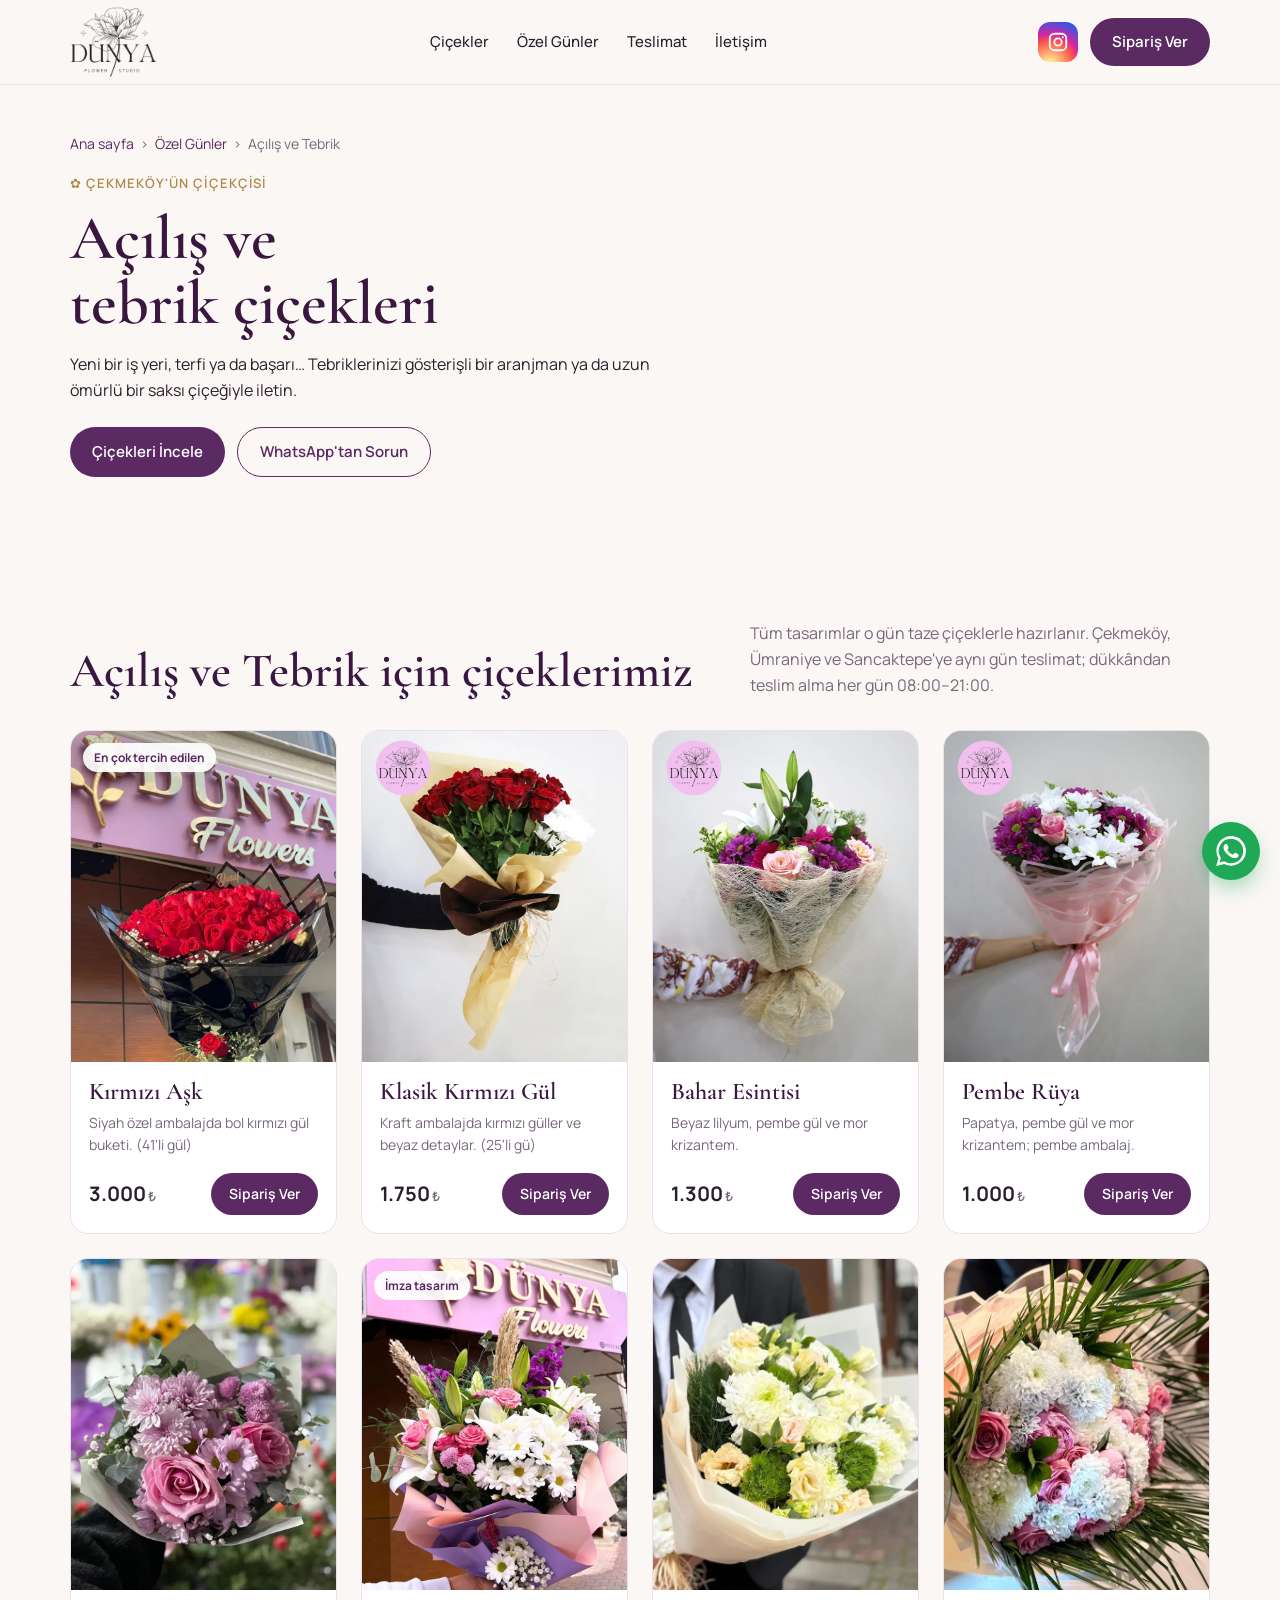
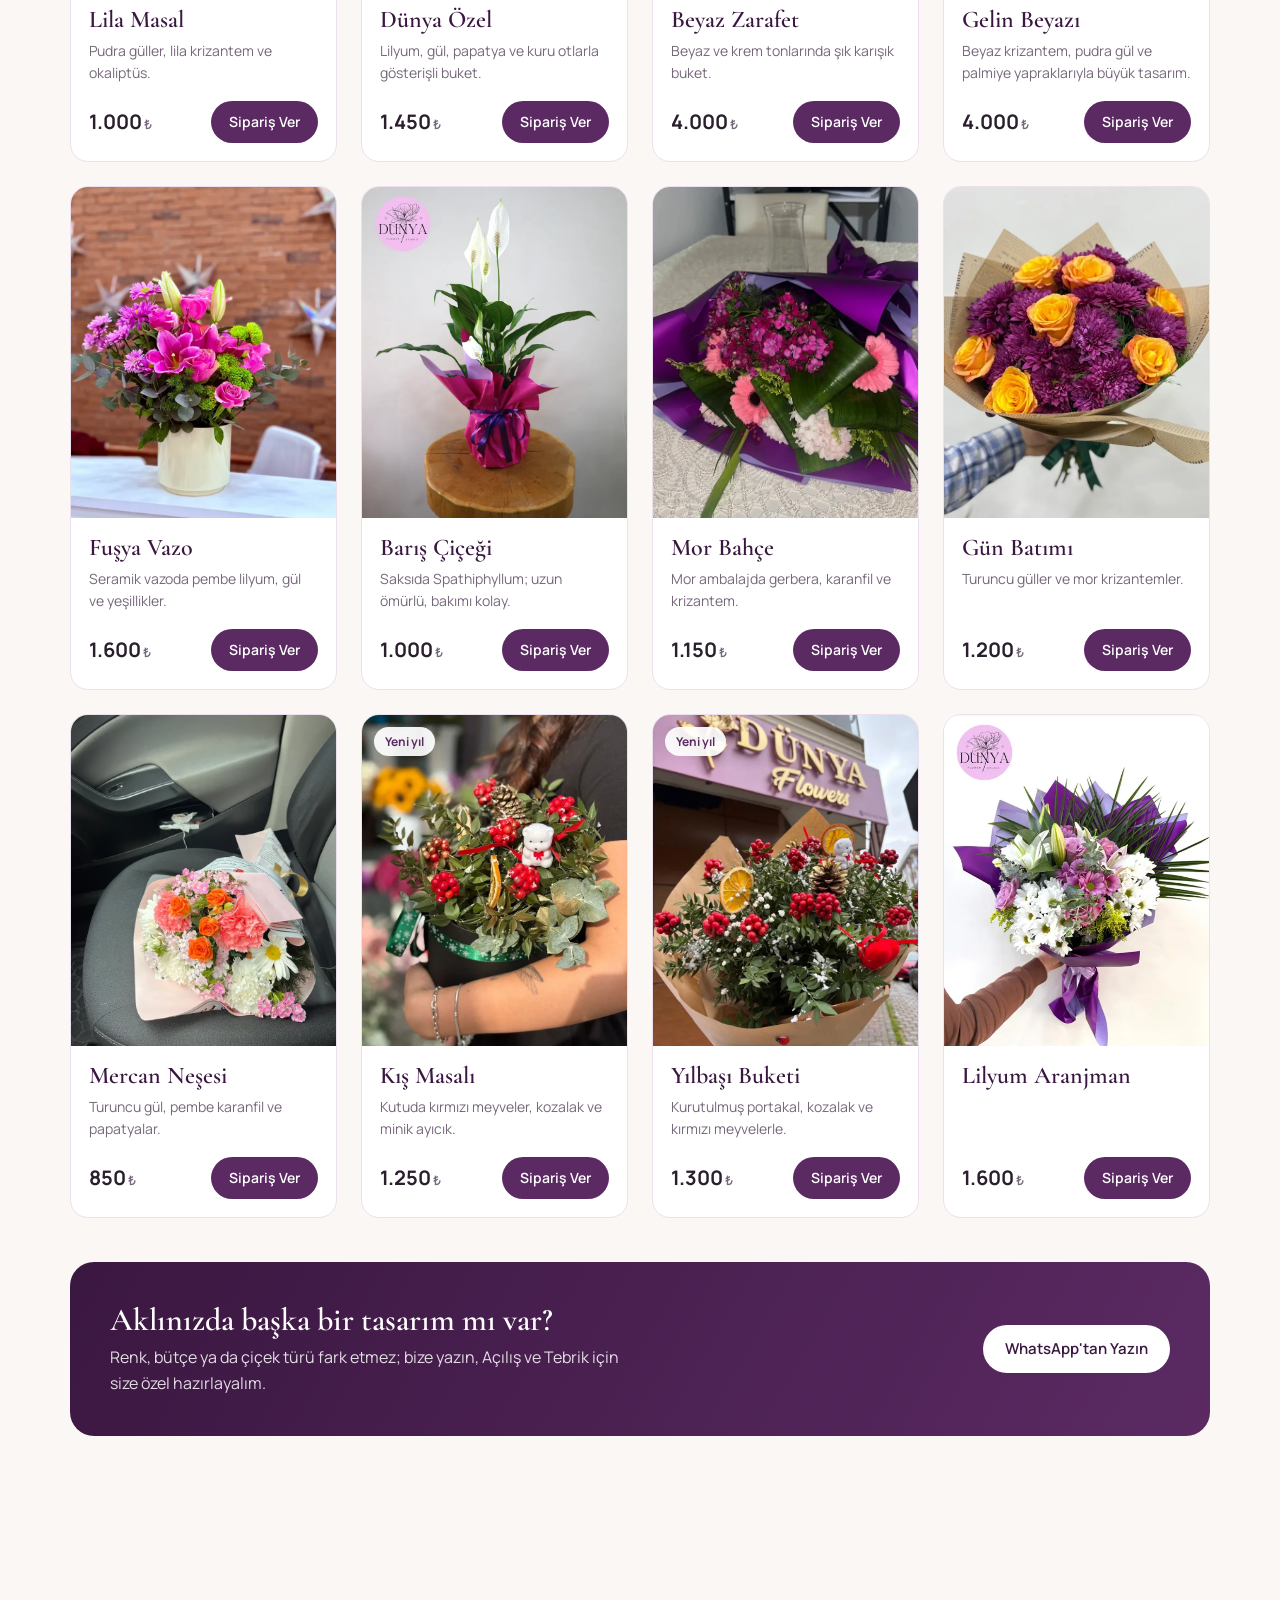
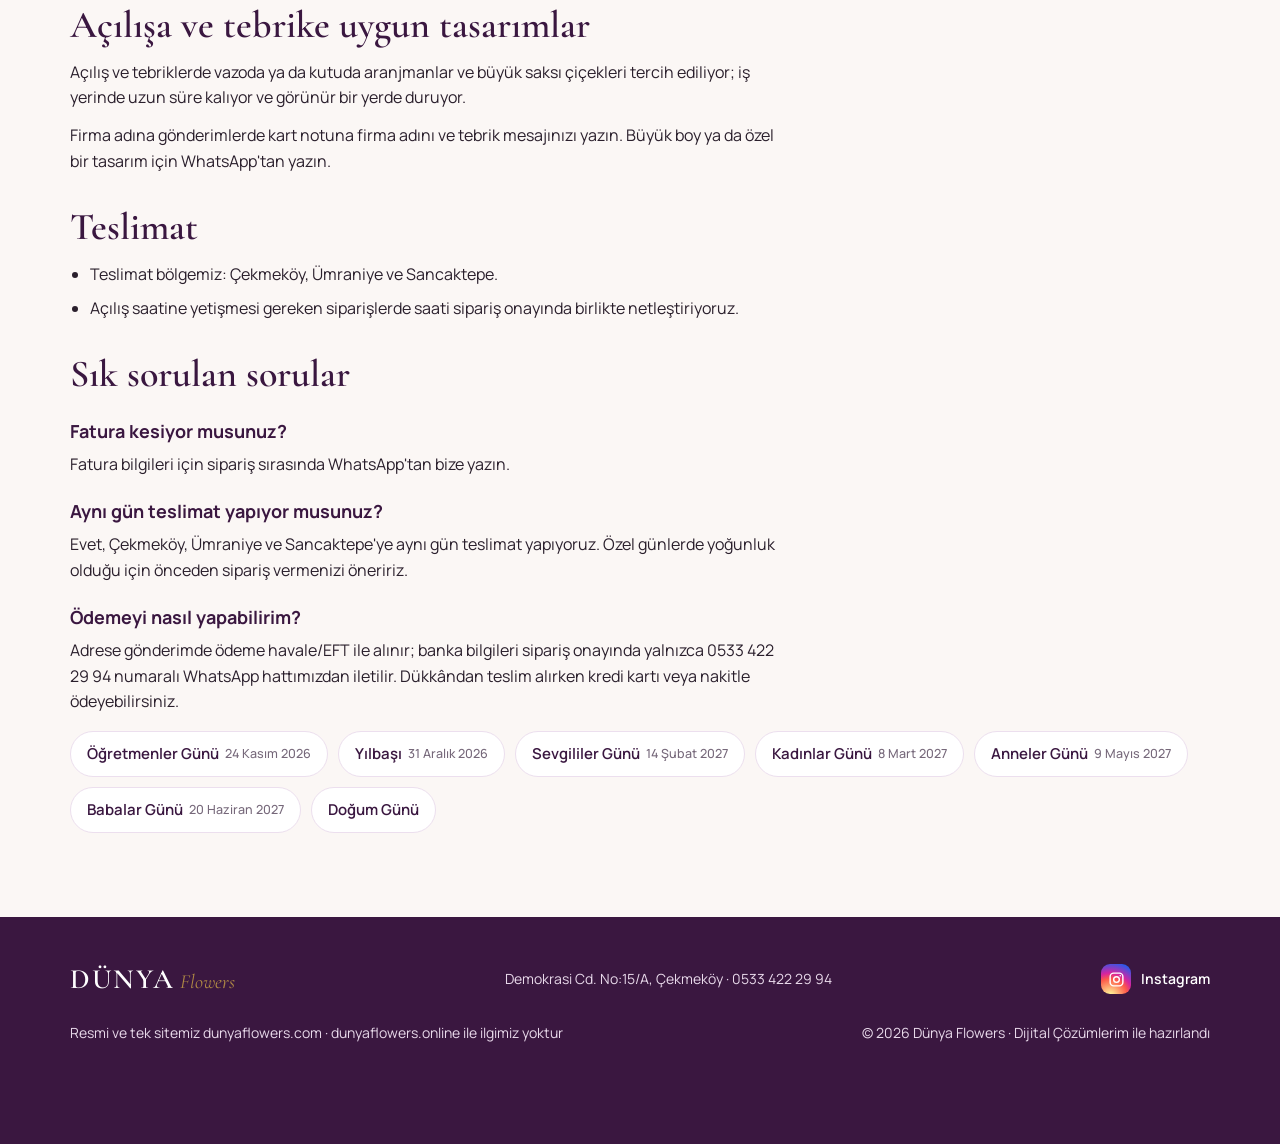
==== commit 1b7e5d39: "Sayfaları ürünlere göre güncelle (otomatik)" ====
--- a/acilis-tebrik/index.html
+++ b/acilis-tebrik/index.html
@@ -94,7 +94,7 @@
         </div>
         <div class="body">
           <h3>Kırmızı Aşk</h3>
-          <p class="desc">Siyah özel ambalajda bol kırmızı gül buketi.</p>
+          <p class="desc">Siyah özel ambalajda bol kırmızı gül buketi. (41&#x27;li gül)</p>
           <div class="row">
             <span class="price">3.000<small>₺</small></span>
             <button class="btn btn-primary" data-order="0">Sipariş Ver</button>
@@ -108,7 +108,7 @@
         </div>
         <div class="body">
           <h3>Klasik Kırmızı Gül</h3>
-          <p class="desc">Kraft ambalajda kırmızı güller ve beyaz detaylar.</p>
+          <p class="desc">Kraft ambalajda kırmızı güller ve beyaz detaylar. (25&#x27;li gü)</p>
           <div class="row">
             <span class="price">1.750<small>₺</small></span>
             <button class="btn btn-primary" data-order="1">Sipariş Ver</button>
@@ -138,7 +138,7 @@
           <h3>Pembe Rüya</h3>
           <p class="desc">Papatya, pembe gül ve mor krizantem; pembe ambalaj.</p>
           <div class="row">
-            <span class="price">1.100<small>₺</small></span>
+            <span class="price">1.000<small>₺</small></span>
             <button class="btn btn-primary" data-order="3">Sipariş Ver</button>
           </div>
         </div>
@@ -152,7 +152,7 @@
           <h3>Lila Masal</h3>
           <p class="desc">Pudra güller, lila krizantem ve okaliptüs.</p>
           <div class="row">
-            <span class="price">1.200<small>₺</small></span>
+            <span class="price">1.000<small>₺</small></span>
             <button class="btn btn-primary" data-order="4">Sipariş Ver</button>
           </div>
         </div>
@@ -208,7 +208,7 @@
           <h3>Fuşya Vazo</h3>
           <p class="desc">Seramik vazoda pembe lilyum, gül ve yeşillikler.</p>
           <div class="row">
-            <span class="price">1.800<small>₺</small></span>
+            <span class="price">1.600<small>₺</small></span>
             <button class="btn btn-primary" data-order="8">Sipariş Ver</button>
           </div>
         </div>
@@ -222,7 +222,7 @@
           <h3>Barış Çiçeği</h3>
           <p class="desc">Saksıda Spathiphyllum; uzun ömürlü, bakımı kolay.</p>
           <div class="row">
-            <span class="price">1.250<small>₺</small></span>
+            <span class="price">1.000<small>₺</small></span>
             <button class="btn btn-primary" data-order="9">Sipariş Ver</button>
           </div>
         </div>
@@ -264,7 +264,7 @@
           <h3>Mercan Neşesi</h3>
           <p class="desc">Turuncu gül, pembe karanfil ve papatyalar.</p>
           <div class="row">
-            <span class="price">1.050<small>₺</small></span>
+            <span class="price">850<small>₺</small></span>
             <button class="btn btn-primary" data-order="12">Sipariş Ver</button>
           </div>
         </div>
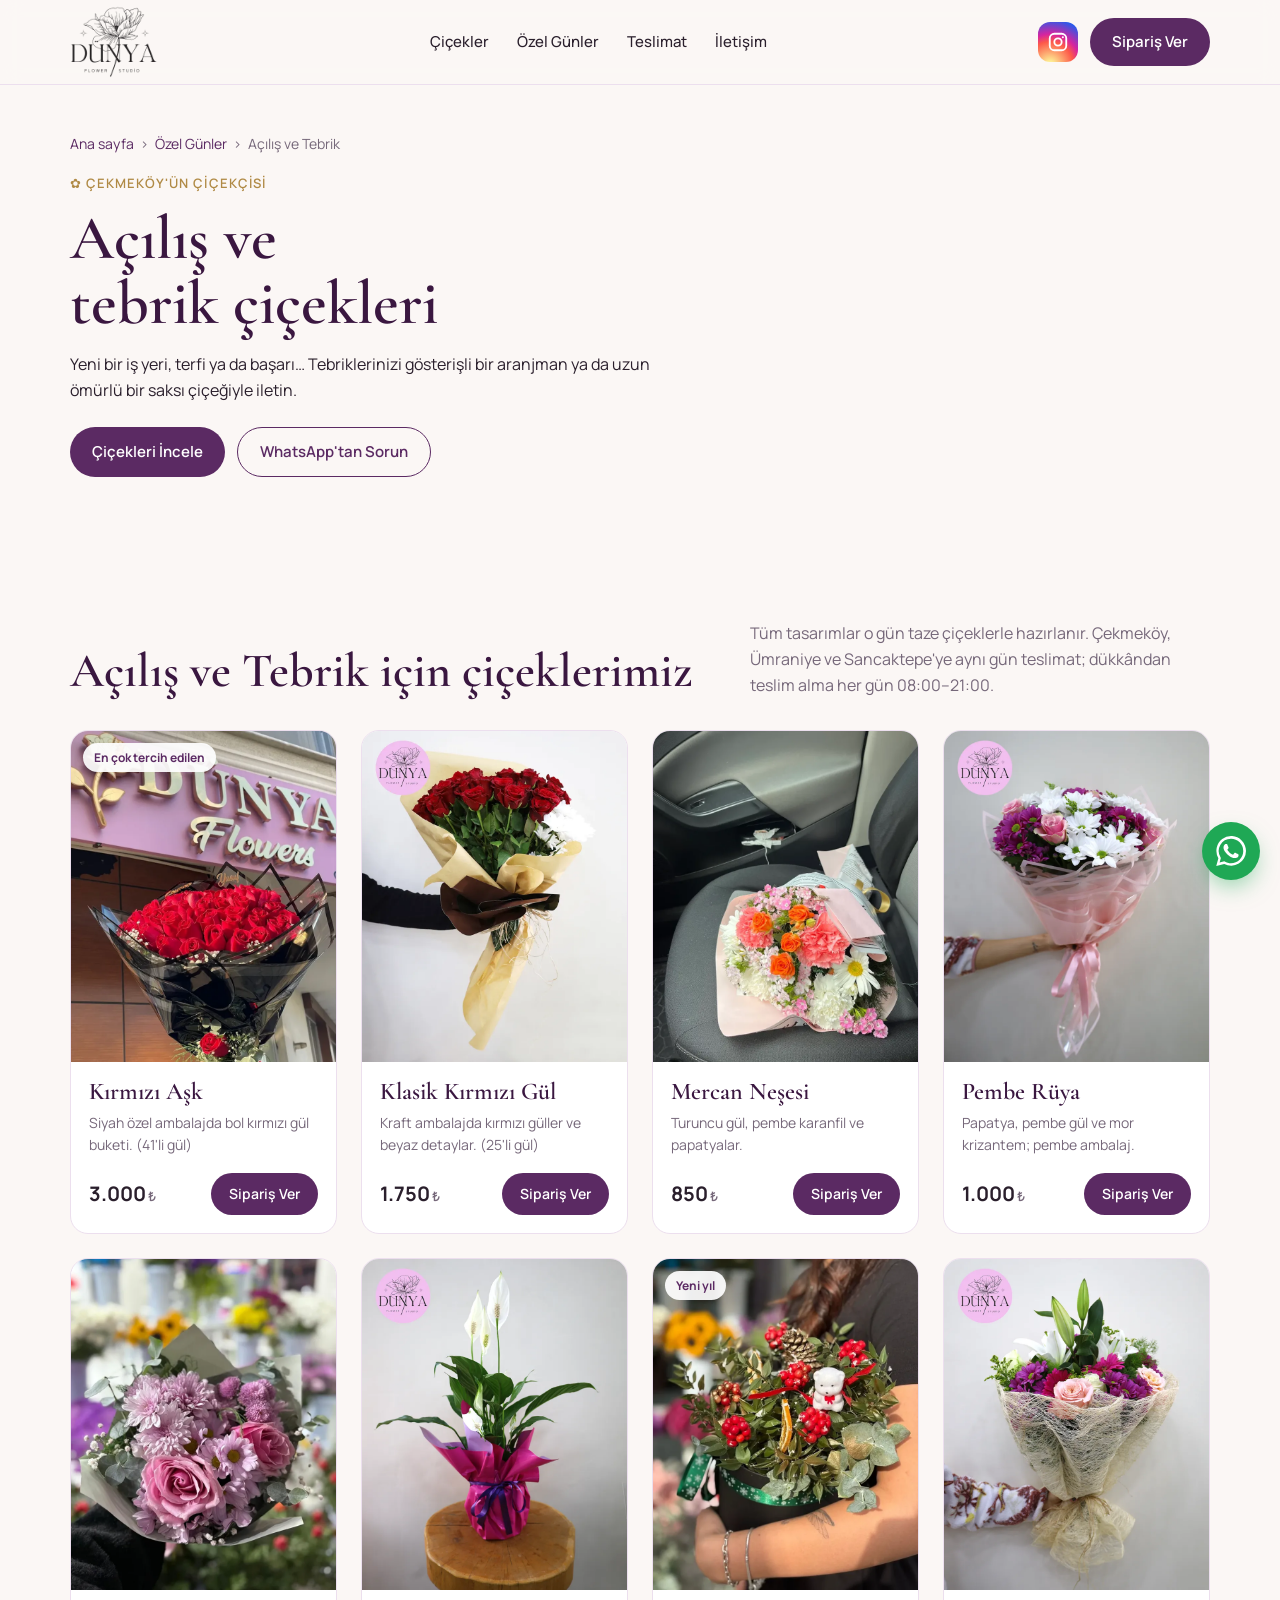
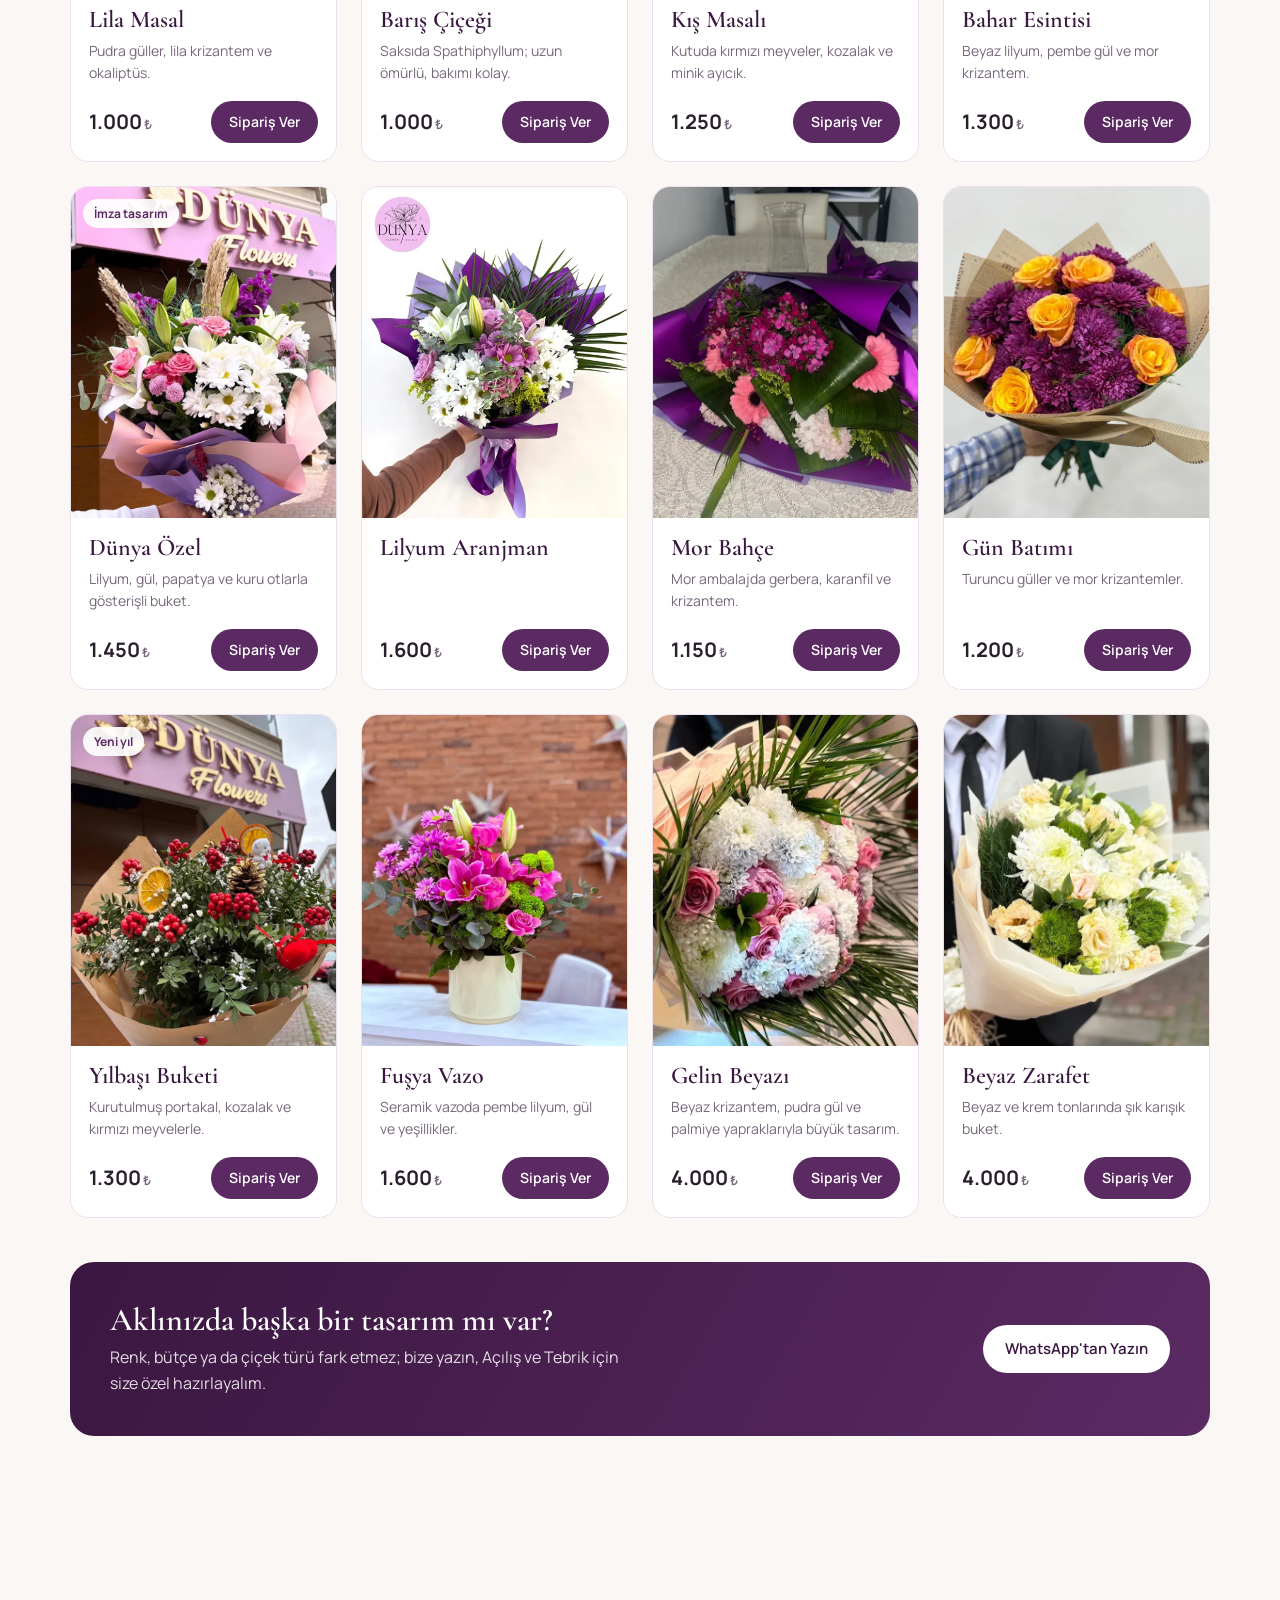
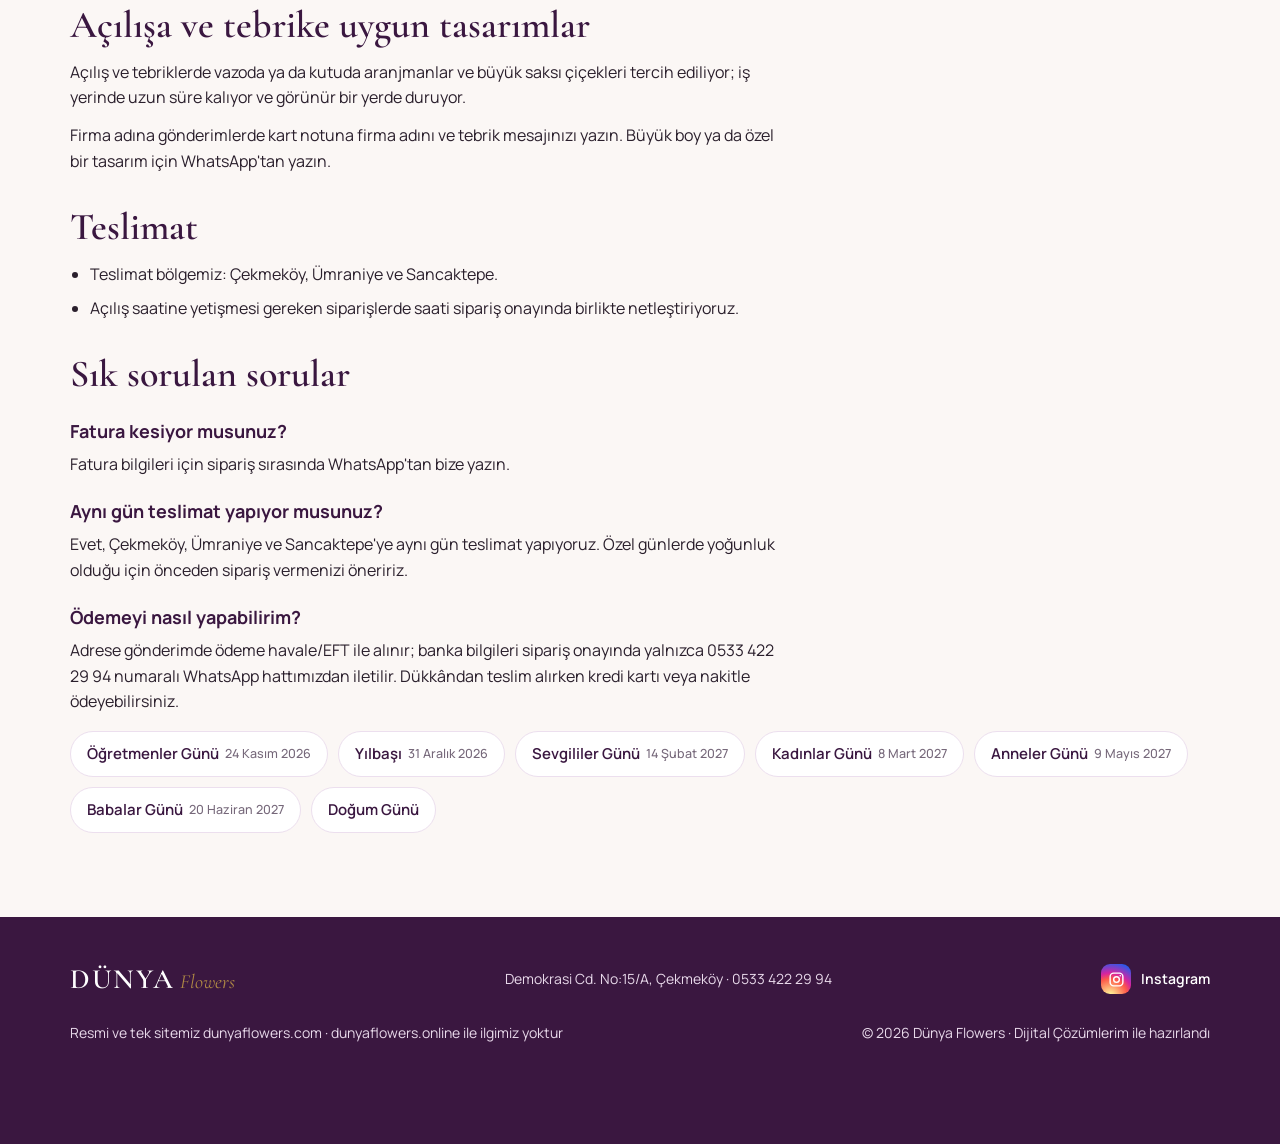
==== commit 2d9df730: "Sayfaları ürünlere göre güncelle (otomatik)" ====
--- a/acilis-tebrik/index.html
+++ b/acilis-tebrik/index.html
@@ -108,7 +108,7 @@
         </div>
         <div class="body">
           <h3>Klasik Kırmızı Gül</h3>
-          <p class="desc">Kraft ambalajda kırmızı güller ve beyaz detaylar. (25&#x27;li gü)</p>
+          <p class="desc">Kraft ambalajda kırmızı güller ve beyaz detaylar. (25&#x27;li gül)</p>
           <div class="row">
             <span class="price">1.750<small>₺</small></span>
             <button class="btn btn-primary" data-order="1">Sipariş Ver</button>
@@ -117,6 +117,76 @@
       </article>
       <article class="card">
         <div class="ph">
+          <img loading="lazy" decoding="async" src="/images/mercan-nesesi-buket.webp" alt="Mercan Neşesi çiçek buketi">
+          
+        </div>
+        <div class="body">
+          <h3>Mercan Neşesi</h3>
+          <p class="desc">Turuncu gül, pembe karanfil ve papatyalar.</p>
+          <div class="row">
+            <span class="price">850<small>₺</small></span>
+            <button class="btn btn-primary" data-order="2">Sipariş Ver</button>
+          </div>
+        </div>
+      </article>
+      <article class="card">
+        <div class="ph">
+          <img loading="lazy" decoding="async" src="/images/pembe-ruya-buket.webp" alt="Pembe Rüya çiçek buketi">
+          
+        </div>
+        <div class="body">
+          <h3>Pembe Rüya</h3>
+          <p class="desc">Papatya, pembe gül ve mor krizantem; pembe ambalaj.</p>
+          <div class="row">
+            <span class="price">1.000<small>₺</small></span>
+            <button class="btn btn-primary" data-order="3">Sipariş Ver</button>
+          </div>
+        </div>
+      </article>
+      <article class="card">
+        <div class="ph">
+          <img loading="lazy" decoding="async" src="/images/lila-masal-buket.webp" alt="Lila Masal çiçek buketi">
+          
+        </div>
+        <div class="body">
+          <h3>Lila Masal</h3>
+          <p class="desc">Pudra güller, lila krizantem ve okaliptüs.</p>
+          <div class="row">
+            <span class="price">1.000<small>₺</small></span>
+            <button class="btn btn-primary" data-order="4">Sipariş Ver</button>
+          </div>
+        </div>
+      </article>
+      <article class="card">
+        <div class="ph">
+          <img loading="lazy" decoding="async" src="/images/baris-cicegi-saksi.webp" alt="Barış Çiçeği çiçek buketi">
+          
+        </div>
+        <div class="body">
+          <h3>Barış Çiçeği</h3>
+          <p class="desc">Saksıda Spathiphyllum; uzun ömürlü, bakımı kolay.</p>
+          <div class="row">
+            <span class="price">1.000<small>₺</small></span>
+            <button class="btn btn-primary" data-order="5">Sipariş Ver</button>
+          </div>
+        </div>
+      </article>
+      <article class="card">
+        <div class="ph">
+          <img loading="lazy" decoding="async" src="/images/kis-masali-ozel-tasarim.webp" alt="Kış Masalı çiçek buketi">
+          <span class="tag">Yeni yıl</span>
+        </div>
+        <div class="body">
+          <h3>Kış Masalı</h3>
+          <p class="desc">Kutuda kırmızı meyveler, kozalak ve minik ayıcık.</p>
+          <div class="row">
+            <span class="price">1.250<small>₺</small></span>
+            <button class="btn btn-primary" data-order="6">Sipariş Ver</button>
+          </div>
+        </div>
+      </article>
+      <article class="card">
+        <div class="ph">
           <img loading="lazy" decoding="async" src="/images/bahar-esintisi-buket.webp" alt="Bahar Esintisi çiçek buketi">
           
         </div>
@@ -125,35 +195,7 @@
           <p class="desc">Beyaz lilyum, pembe gül ve mor krizantem.</p>
           <div class="row">
             <span class="price">1.300<small>₺</small></span>
-            <button class="btn btn-primary" data-order="2">Sipariş Ver</button>
-          </div>
-        </div>
-      </article>
-      <article class="card">
-        <div class="ph">
-          <img loading="lazy" decoding="async" src="/images/pembe-ruya-buket.webp" alt="Pembe Rüya çiçek buketi">
-          
-        </div>
-        <div class="body">
-          <h3>Pembe Rüya</h3>
-          <p class="desc">Papatya, pembe gül ve mor krizantem; pembe ambalaj.</p>
-          <div class="row">
-            <span class="price">1.000<small>₺</small></span>
-            <button class="btn btn-primary" data-order="3">Sipariş Ver</button>
-          </div>
-        </div>
-      </article>
-      <article class="card">
-        <div class="ph">
-          <img loading="lazy" decoding="async" src="/images/lila-masal-buket.webp" alt="Lila Masal çiçek buketi">
-          
-        </div>
-        <div class="body">
-          <h3>Lila Masal</h3>
-          <p class="desc">Pudra güller, lila krizantem ve okaliptüs.</p>
-          <div class="row">
-            <span class="price">1.000<small>₺</small></span>
-            <button class="btn btn-primary" data-order="4">Sipariş Ver</button>
+            <button class="btn btn-primary" data-order="7">Sipariş Ver</button>
           </div>
         </div>
       </article>
@@ -167,7 +209,91 @@
           <p class="desc">Lilyum, gül, papatya ve kuru otlarla gösterişli buket.</p>
           <div class="row">
             <span class="price">1.450<small>₺</small></span>
-            <button class="btn btn-primary" data-order="5">Sipariş Ver</button>
+            <button class="btn btn-primary" data-order="8">Sipariş Ver</button>
+          </div>
+        </div>
+      </article>
+      <article class="card">
+        <div class="ph">
+          <img loading="lazy" decoding="async" src="/images/lilyum-aranjman.webp" alt="Lilyum Aranjman çiçek buketi">
+          
+        </div>
+        <div class="body">
+          <h3>Lilyum Aranjman</h3>
+          <p class="desc"></p>
+          <div class="row">
+            <span class="price">1.600<small>₺</small></span>
+            <button class="btn btn-primary" data-order="9">Sipariş Ver</button>
+          </div>
+        </div>
+      </article>
+      <article class="card">
+        <div class="ph">
+          <img loading="lazy" decoding="async" src="/images/mor-bahce-buket.webp" alt="Mor Bahçe çiçek buketi">
+          
+        </div>
+        <div class="body">
+          <h3>Mor Bahçe</h3>
+          <p class="desc">Mor ambalajda gerbera, karanfil ve krizantem.</p>
+          <div class="row">
+            <span class="price">1.150<small>₺</small></span>
+            <button class="btn btn-primary" data-order="10">Sipariş Ver</button>
+          </div>
+        </div>
+      </article>
+      <article class="card">
+        <div class="ph">
+          <img loading="lazy" decoding="async" src="/images/gun-batimi-gul-buketi.webp" alt="Gün Batımı çiçek buketi">
+          
+        </div>
+        <div class="body">
+          <h3>Gün Batımı</h3>
+          <p class="desc">Turuncu güller ve mor krizantemler.</p>
+          <div class="row">
+            <span class="price">1.200<small>₺</small></span>
+            <button class="btn btn-primary" data-order="11">Sipariş Ver</button>
+          </div>
+        </div>
+      </article>
+      <article class="card">
+        <div class="ph">
+          <img loading="lazy" decoding="async" src="/images/yilbasi-buketi.webp" alt="Yılbaşı Buketi çiçek buketi">
+          <span class="tag">Yeni yıl</span>
+        </div>
+        <div class="body">
+          <h3>Yılbaşı Buketi</h3>
+          <p class="desc">Kurutulmuş portakal, kozalak ve kırmızı meyvelerle.</p>
+          <div class="row">
+            <span class="price">1.300<small>₺</small></span>
+            <button class="btn btn-primary" data-order="12">Sipariş Ver</button>
+          </div>
+        </div>
+      </article>
+      <article class="card">
+        <div class="ph">
+          <img loading="lazy" decoding="async" src="/images/fusya-vazo-cicek.webp" alt="Fuşya Vazo çiçek buketi">
+          
+        </div>
+        <div class="body">
+          <h3>Fuşya Vazo</h3>
+          <p class="desc">Seramik vazoda pembe lilyum, gül ve yeşillikler.</p>
+          <div class="row">
+            <span class="price">1.600<small>₺</small></span>
+            <button class="btn btn-primary" data-order="13">Sipariş Ver</button>
+          </div>
+        </div>
+      </article>
+      <article class="card">
+        <div class="ph">
+          <img loading="lazy" decoding="async" src="/images/gelin-beyazi-ozel-tasarim.webp" alt="Gelin Beyazı çiçek buketi">
+          
+        </div>
+        <div class="body">
+          <h3>Gelin Beyazı</h3>
+          <p class="desc">Beyaz krizantem, pudra gül ve palmiye yapraklarıyla büyük tasarım.</p>
+          <div class="row">
+            <span class="price">4.000<small>₺</small></span>
+            <button class="btn btn-primary" data-order="14">Sipariş Ver</button>
           </div>
         </div>
       </article>
@@ -181,132 +307,6 @@
           <p class="desc">Beyaz ve krem tonlarında şık karışık buket.</p>
           <div class="row">
             <span class="price">4.000<small>₺</small></span>
-            <button class="btn btn-primary" data-order="6">Sipariş Ver</button>
-          </div>
-        </div>
-      </article>
-      <article class="card">
-        <div class="ph">
-          <img loading="lazy" decoding="async" src="/images/gelin-beyazi-ozel-tasarim.webp" alt="Gelin Beyazı çiçek buketi">
-          
-        </div>
-        <div class="body">
-          <h3>Gelin Beyazı</h3>
-          <p class="desc">Beyaz krizantem, pudra gül ve palmiye yapraklarıyla büyük tasarım.</p>
-          <div class="row">
-            <span class="price">4.000<small>₺</small></span>
-            <button class="btn btn-primary" data-order="7">Sipariş Ver</button>
-          </div>
-        </div>
-      </article>
-      <article class="card">
-        <div class="ph">
-          <img loading="lazy" decoding="async" src="/images/fusya-vazo-cicek.webp" alt="Fuşya Vazo çiçek buketi">
-          
-        </div>
-        <div class="body">
-          <h3>Fuşya Vazo</h3>
-          <p class="desc">Seramik vazoda pembe lilyum, gül ve yeşillikler.</p>
-          <div class="row">
-            <span class="price">1.600<small>₺</small></span>
-            <button class="btn btn-primary" data-order="8">Sipariş Ver</button>
-          </div>
-        </div>
-      </article>
-      <article class="card">
-        <div class="ph">
-          <img loading="lazy" decoding="async" src="/images/baris-cicegi-saksi.webp" alt="Barış Çiçeği çiçek buketi">
-          
-        </div>
-        <div class="body">
-          <h3>Barış Çiçeği</h3>
-          <p class="desc">Saksıda Spathiphyllum; uzun ömürlü, bakımı kolay.</p>
-          <div class="row">
-            <span class="price">1.000<small>₺</small></span>
-            <button class="btn btn-primary" data-order="9">Sipariş Ver</button>
-          </div>
-        </div>
-      </article>
-      <article class="card">
-        <div class="ph">
-          <img loading="lazy" decoding="async" src="/images/mor-bahce-buket.webp" alt="Mor Bahçe çiçek buketi">
-          
-        </div>
-        <div class="body">
-          <h3>Mor Bahçe</h3>
-          <p class="desc">Mor ambalajda gerbera, karanfil ve krizantem.</p>
-          <div class="row">
-            <span class="price">1.150<small>₺</small></span>
-            <button class="btn btn-primary" data-order="10">Sipariş Ver</button>
-          </div>
-        </div>
-      </article>
-      <article class="card">
-        <div class="ph">
-          <img loading="lazy" decoding="async" src="/images/gun-batimi-gul-buketi.webp" alt="Gün Batımı çiçek buketi">
-          
-        </div>
-        <div class="body">
-          <h3>Gün Batımı</h3>
-          <p class="desc">Turuncu güller ve mor krizantemler.</p>
-          <div class="row">
-            <span class="price">1.200<small>₺</small></span>
-            <button class="btn btn-primary" data-order="11">Sipariş Ver</button>
-          </div>
-        </div>
-      </article>
-      <article class="card">
-        <div class="ph">
-          <img loading="lazy" decoding="async" src="/images/mercan-nesesi-buket.webp" alt="Mercan Neşesi çiçek buketi">
-          
-        </div>
-        <div class="body">
-          <h3>Mercan Neşesi</h3>
-          <p class="desc">Turuncu gül, pembe karanfil ve papatyalar.</p>
-          <div class="row">
-            <span class="price">850<small>₺</small></span>
-            <button class="btn btn-primary" data-order="12">Sipariş Ver</button>
-          </div>
-        </div>
-      </article>
-      <article class="card">
-        <div class="ph">
-          <img loading="lazy" decoding="async" src="/images/kis-masali-ozel-tasarim.webp" alt="Kış Masalı çiçek buketi">
-          <span class="tag">Yeni yıl</span>
-        </div>
-        <div class="body">
-          <h3>Kış Masalı</h3>
-          <p class="desc">Kutuda kırmızı meyveler, kozalak ve minik ayıcık.</p>
-          <div class="row">
-            <span class="price">1.250<small>₺</small></span>
-            <button class="btn btn-primary" data-order="13">Sipariş Ver</button>
-          </div>
-        </div>
-      </article>
-      <article class="card">
-        <div class="ph">
-          <img loading="lazy" decoding="async" src="/images/yilbasi-buketi.webp" alt="Yılbaşı Buketi çiçek buketi">
-          <span class="tag">Yeni yıl</span>
-        </div>
-        <div class="body">
-          <h3>Yılbaşı Buketi</h3>
-          <p class="desc">Kurutulmuş portakal, kozalak ve kırmızı meyvelerle.</p>
-          <div class="row">
-            <span class="price">1.300<small>₺</small></span>
-            <button class="btn btn-primary" data-order="14">Sipariş Ver</button>
-          </div>
-        </div>
-      </article>
-      <article class="card">
-        <div class="ph">
-          <img loading="lazy" decoding="async" src="/images/lilyum-aranjman.webp" alt="Lilyum Aranjman çiçek buketi">
-          
-        </div>
-        <div class="body">
-          <h3>Lilyum Aranjman</h3>
-          <p class="desc"></p>
-          <div class="row">
-            <span class="price">1.600<small>₺</small></span>
             <button class="btn btn-primary" data-order="15">Sipariş Ver</button>
           </div>
         </div>
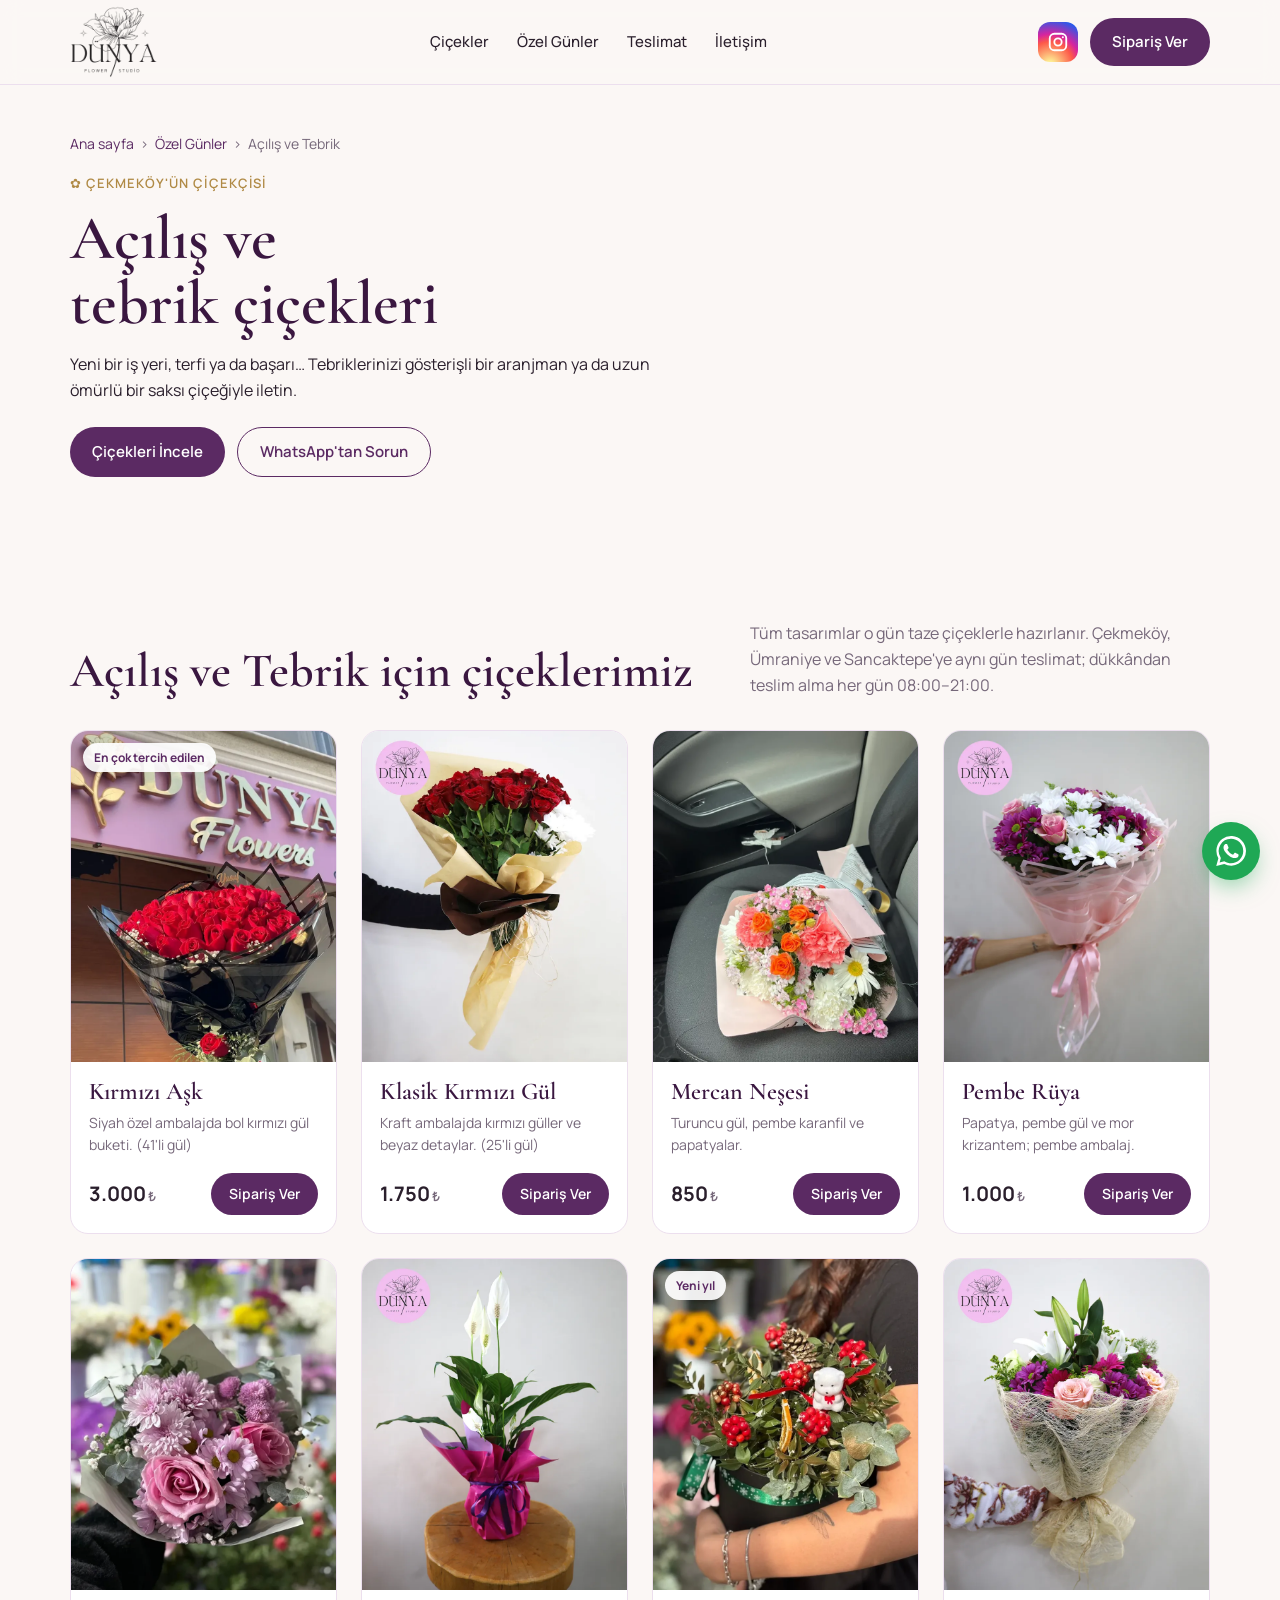
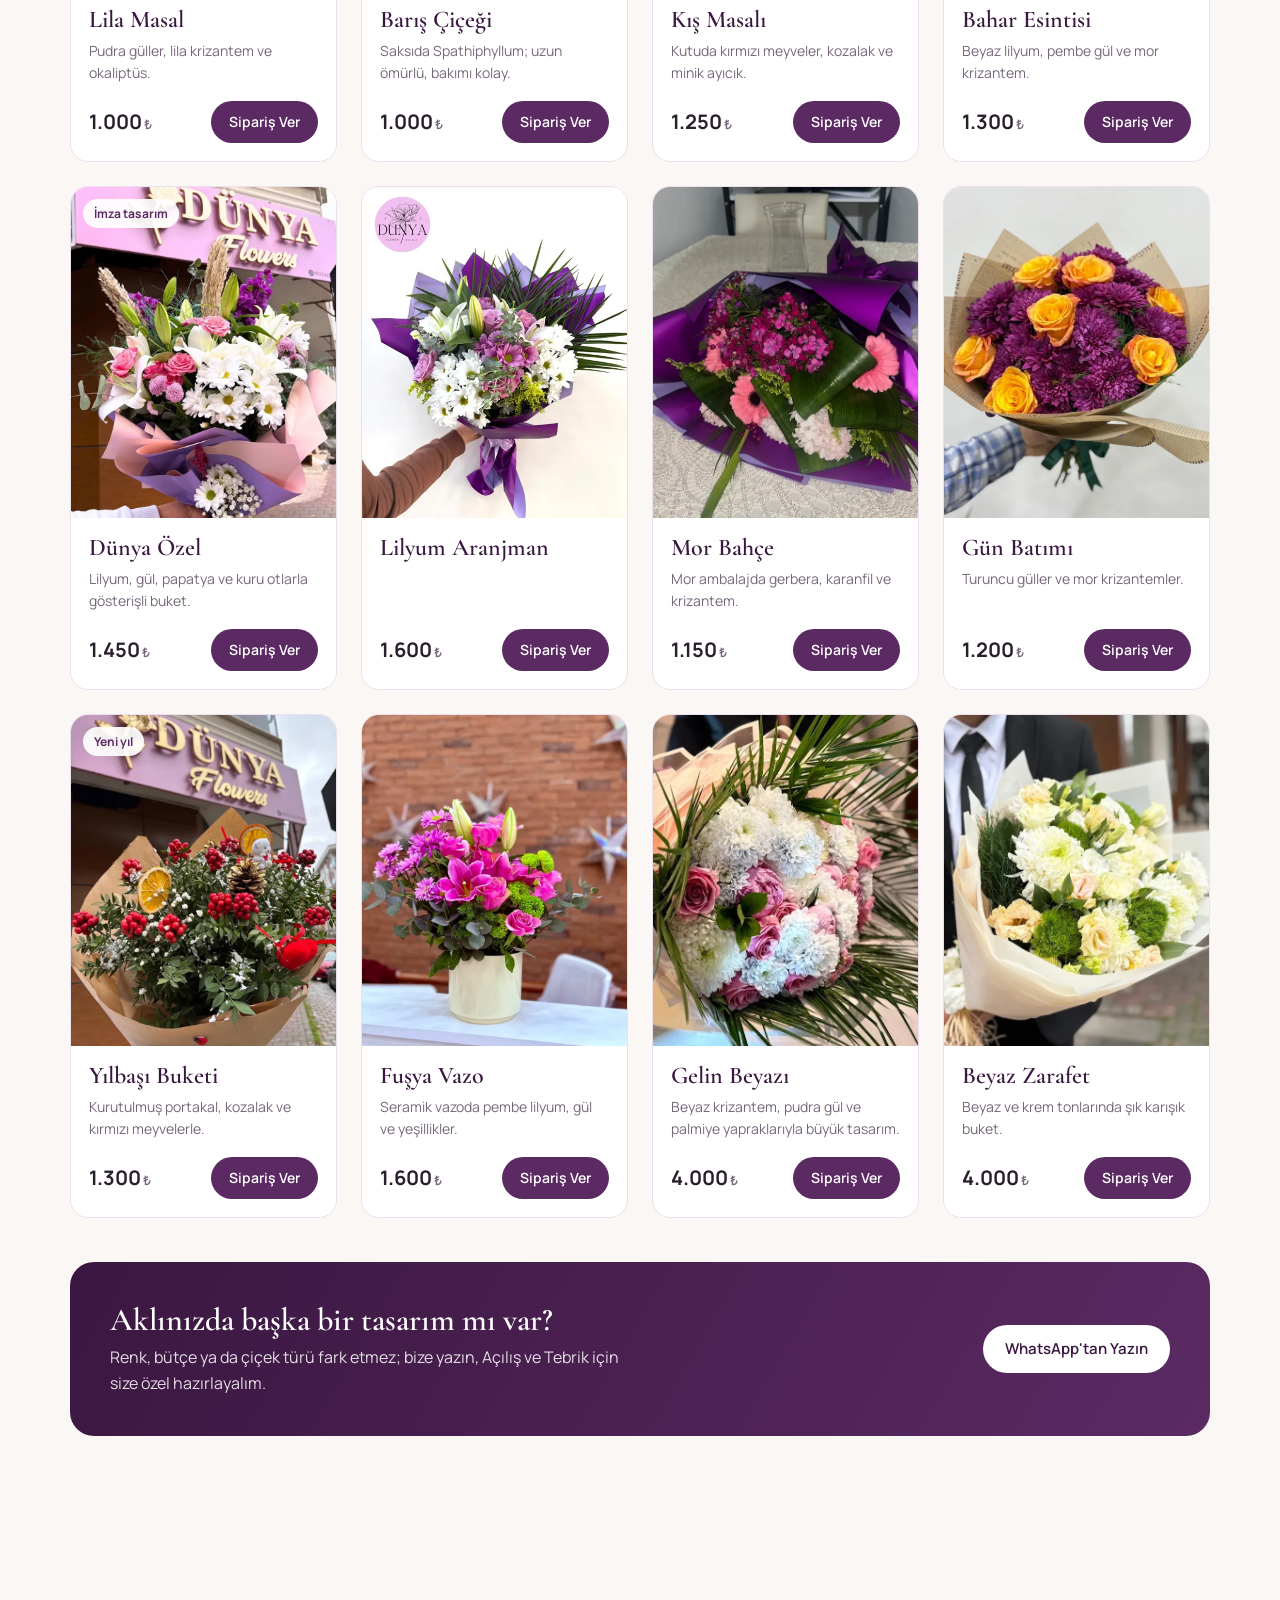
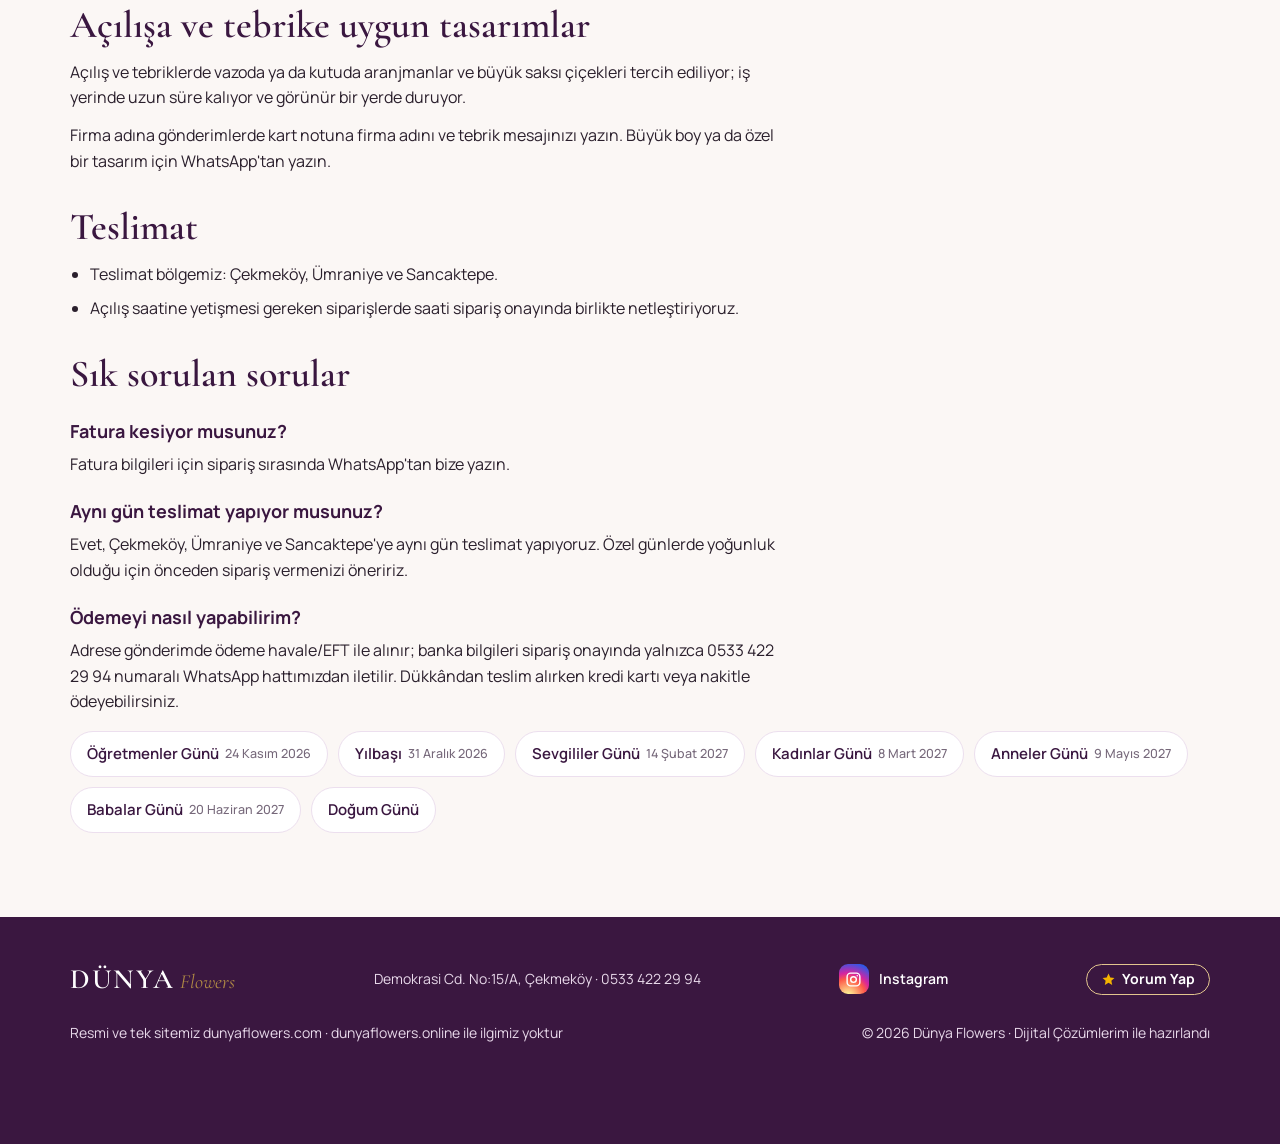
==== commit 9235fa5f: "Add 'Yorum Yap' button linking to Google reviews (hero and footer) Co-Authored-By: Claude Opus 5.5 <" ====
--- a/acilis-tebrik/index.html
+++ b/acilis-tebrik/index.html
@@ -349,6 +349,7 @@
     <a href="/" class="logo"><b>DÜNYA</b><i>Flowers</i></a>
     <span>Demokrasi Cd. No:15/A, Çekmeköy · 0533 422 29 94</span>
     <a class="ig-link" target="_blank" rel="noopener" href="https://www.instagram.com/dunya.flowers/"><span class="ig"><svg viewBox="0 0 24 24" fill="none" stroke="currentColor" stroke-width="2"><rect x="3" y="3" width="18" height="18" rx="5"/><circle cx="12" cy="12" r="4"/><circle cx="17.3" cy="6.7" r="1.1" fill="currentColor" stroke="none"/></svg></span>Instagram</a>
+    <a class="btn-review" target="_blank" rel="noopener" href="https://www.google.com/search?q=d%C3%BCnya+flowers+yorumlar%C4%B1&amp;si=APenkKm7iecQ4G6P-TsbSMFKIQtv3EFIqRAFw-i8uEbk55Z-_0Ers0VjT8CBw7feY1HvsHXymXY1lqwqu9412IB__2I2o9CK-ntvsbl8cAKes8vPfk-7_qUAxAakHDf-r95ETPpaDNe9GapcNFDY69vf-C8G-AC7jg%3D%3D"><svg viewBox="0 0 24 24" fill="currentColor" aria-hidden="true"><path d="M12 2.5l2.9 6.1 6.6.8-4.9 4.6 1.3 6.6L12 17.3l-5.9 3.3 1.3-6.6L2.5 9.4l6.6-.8z"/></svg>Yorum Yap</a>
     <span>Resmi ve tek sitemiz dunyaflowers.com · dunyaflowers.online ile ilgimiz yoktur</span>
     <span>© <span id="yr"></span> Dünya Flowers · <a href="https://omerkartli.github.io/dijital-cozumlerim/">Dijital Çözümlerim ile hazırlandı</a></span>
   </div>
--- a/assets/site.css
+++ b/assets/site.css
@@ -63,6 +63,12 @@
 .rating{display:flex;align-items:center;gap:10px;font-size:14px;color:var(--muted)}
 .stars{color:#f4b400;letter-spacing:2px;font-size:16px}
 .rating strong{color:var(--ink)}
+.rating{flex-wrap:wrap}
+.btn-review{display:inline-flex;align-items:center;gap:6px;padding:7px 14px;border-radius:999px;border:1.5px solid var(--gold);color:var(--plum-deep);background:#fff;font-weight:700;font-size:14px;line-height:1;transition:background .15s,color .15s}
+.btn-review svg{width:15px;height:15px;color:#f4b400}
+.btn-review:hover{background:var(--plum-deep);color:#fff;border-color:var(--plum-deep)}
+footer .btn-review{background:transparent;color:#fff;border-color:#e2c58e}
+footer .btn-review:hover{background:#fff;color:var(--plum-deep)}
 .hero-media{position:relative;display:grid;grid-template-columns:1fr 1fr;gap:14px}
 .hero-media img{border-radius:var(--radius);object-fit:cover;width:100%;box-shadow:var(--shadow)}
 .hero-media .tall{grid-row:span 2;height:100%;aspect-ratio:auto}
